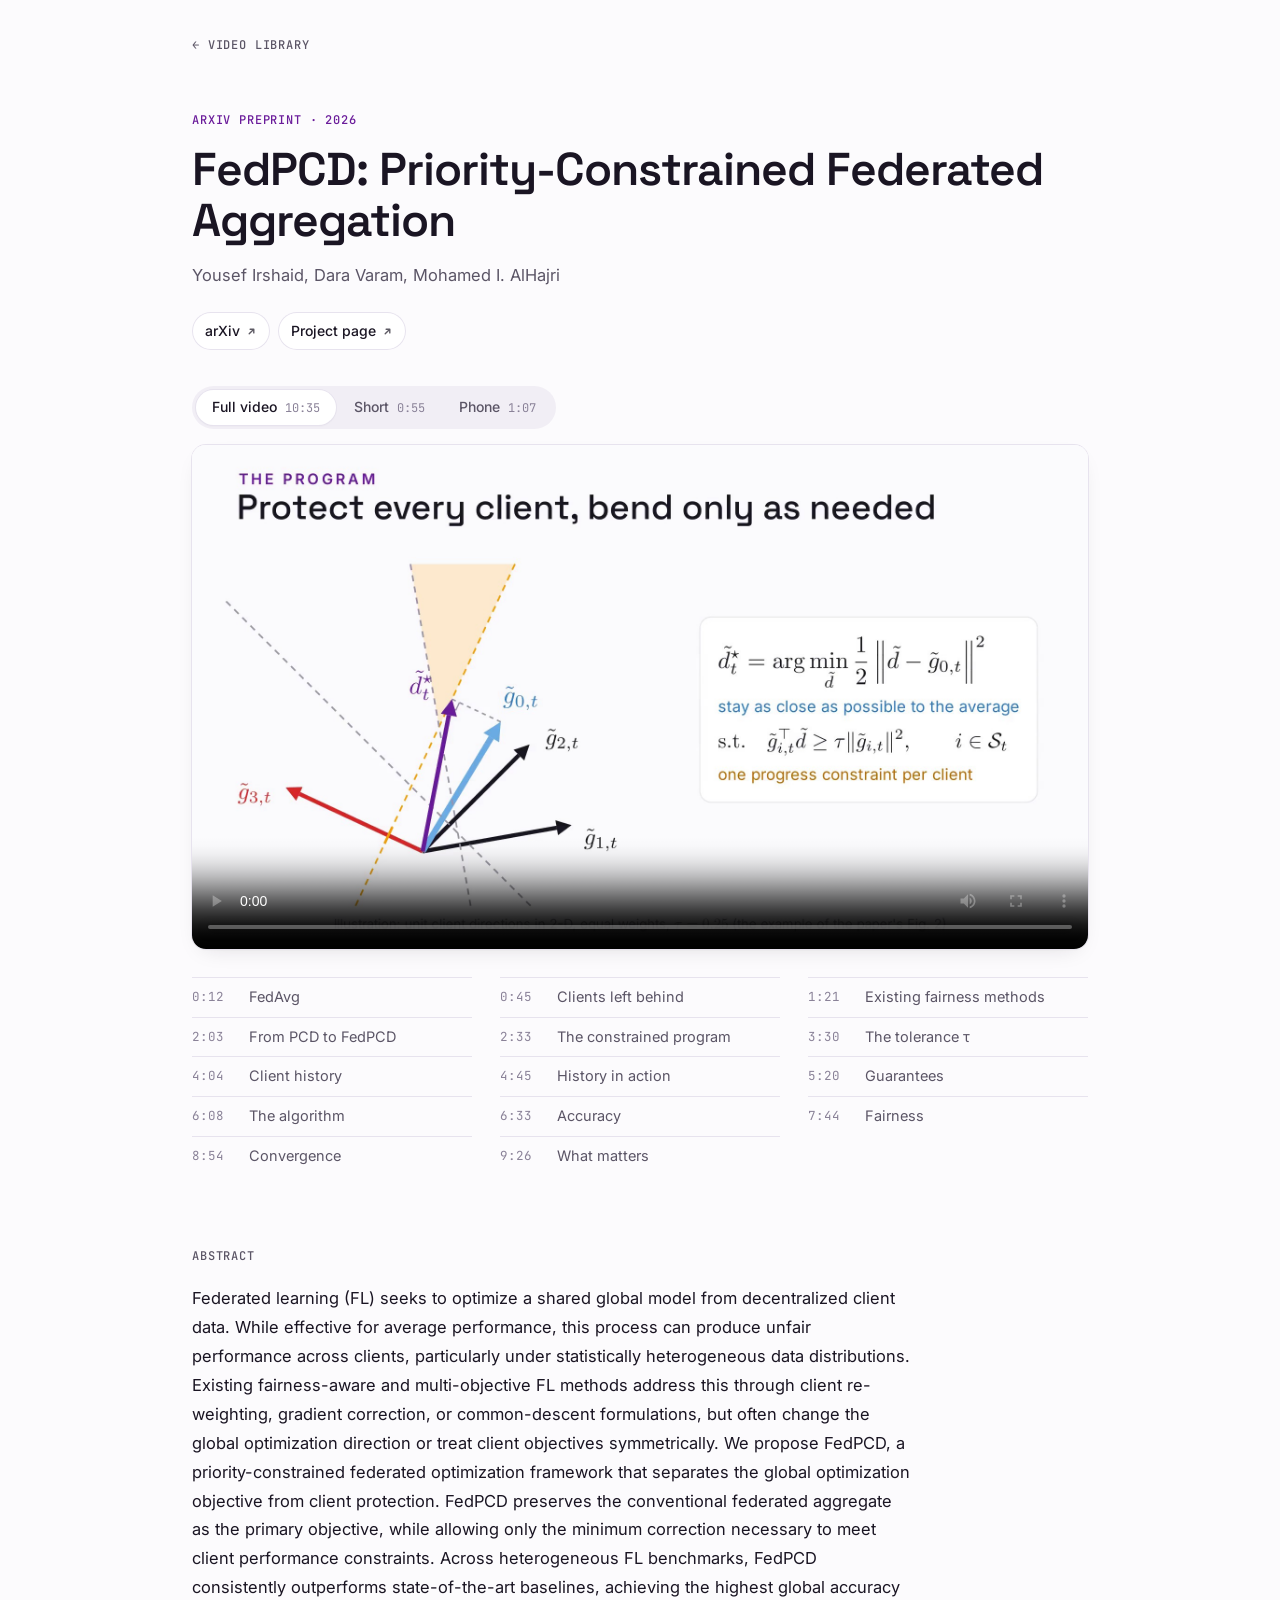
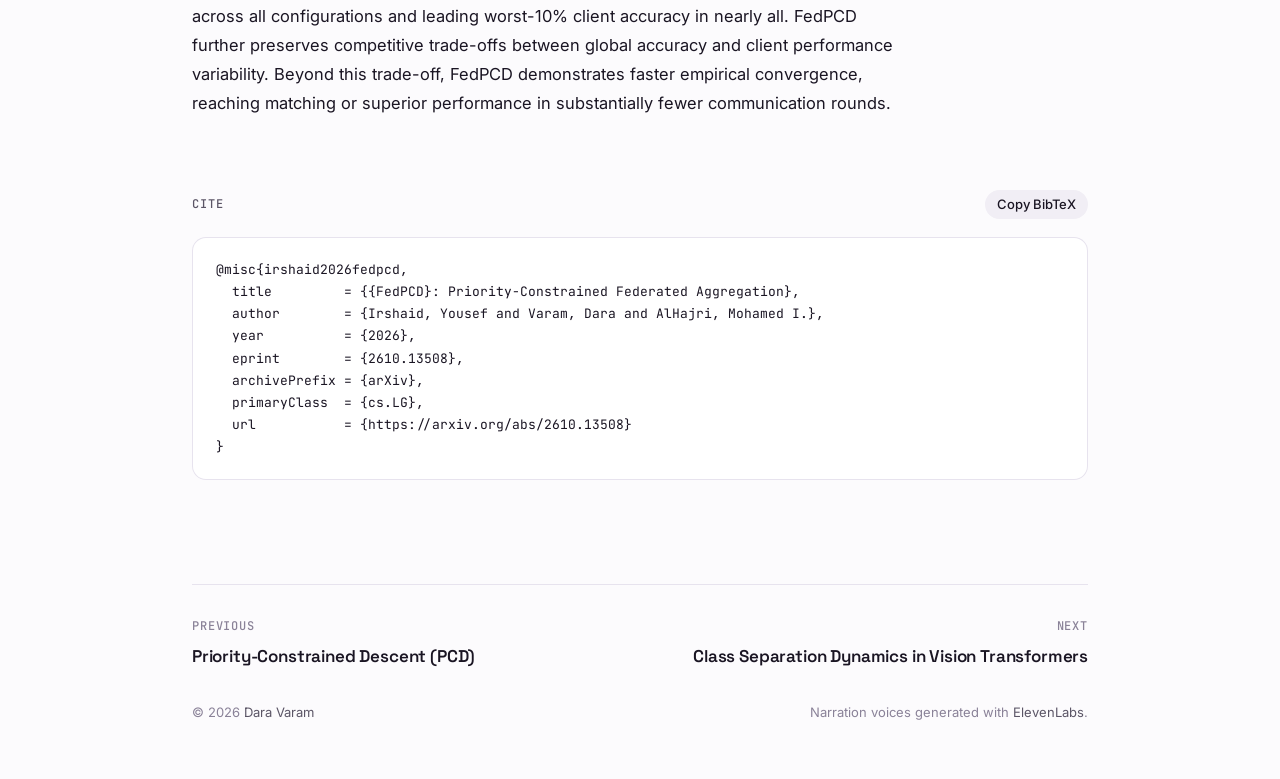
==== fedpcd/index.html @ 5857c69d "Video Library: four papers, three cuts each index.html and one page per paper, generated from papers" ====
<!DOCTYPE html>
<html lang="en">
<head>
<meta charset="utf-8" />
<meta name="viewport" content="width=device-width, initial-scale=1" />
<title>FedPCD · Video Library</title>
<meta name="description" content="Federated learning (FL) seeks to optimize a shared global model from decentralized client data. While effective for average performance, this process can…" />
<link rel="canonical" href="https://daravaram.github.io/video-library/fedpcd/" />
<meta property="og:type" content="website" />
<meta property="og:title" content="FedPCD · Video Library" />
<meta property="og:description" content="Federated learning (FL) seeks to optimize a shared global model from decentralized client data. While effective for average performance, this process can…" />
<meta property="og:url" content="https://daravaram.github.io/video-library/fedpcd/" />
<meta property="og:image" content="https://daravaram.github.io/video-library/videos/fedpcd/full.jpg" />
<meta name="twitter:card" content="summary_large_image" />
<meta name="theme-color" content="#FCFBFD" media="(prefers-color-scheme: light)" />
<meta name="theme-color" content="#131117" media="(prefers-color-scheme: dark)" />
<link rel="preconnect" href="https://fonts.googleapis.com" />
<link rel="preconnect" href="https://fonts.gstatic.com" crossorigin />
<link rel="stylesheet" href="https://fonts.googleapis.com/css2?family=Space+Grotesk:wght@500;600&family=Inter:wght@400;500;600&family=JetBrains+Mono:wght@400;500&display=swap" />
<link rel="icon" href="data:image/svg+xml,%3Csvg xmlns='http://www.w3.org/2000/svg' viewBox='0 0 32 32'%3E%3Crect width='32' height='32' rx='8' fill='%236A1B9A'/%3E%3Cpath d='M12.5 9.5v13l10-6.5z' fill='%23FCFBFD'/%3E%3C/svg%3E" />
<link rel="stylesheet" href="../assets/style.css?v=ab50d0f7" />
</head>
<body class="paper">
<div class="wrap narrow">
  <nav class="crumbs"><a href="../">&larr; Video Library</a></nav>
  <header class="paper-head">
    <p class="meta">arXiv preprint · 2026</p>
    <h1>FedPCD: Priority-Constrained Federated Aggregation</h1>
    <p class="authors">Yousef Irshaid, Dara Varam, Mohamed I. AlHajri</p>
    <ul class="links"><li><a href="https://arxiv.org/abs/2610.13508" target="_blank" rel="noopener">arXiv<svg class="ext" viewBox="0 0 12 12" aria-hidden="true"><path d="M3.5 8.5l5-5M4.5 3.5h4v4"/></svg></a></li><li><a href="https://daravaram.github.io/FedPCD/" target="_blank" rel="noopener">Project page<svg class="ext" viewBox="0 0 12 12" aria-hidden="true"><path d="M3.5 8.5l5-5M4.5 3.5h4v4"/></svg></a></li></ul>
  </header>
  <main>
  <section class="watch" aria-label="Videos">
    <div class="seg" role="group" aria-label="Which cut"><button type="button" data-cut="full" aria-pressed="true">Full video <span>10:35</span></button><button type="button" data-cut="short" aria-pressed="false">Short <span>0:55</span></button><button type="button" data-cut="phone" aria-pressed="false">Phone <span>1:07</span></button></div>
    <div class="stage">
      <div class="screen" data-cut="full">
        <video controls playsinline preload="metadata" crossorigin="anonymous" poster="../videos/fedpcd/full.jpg" aria-label="Full video, 10:35">
        <source src="https://daravaram.github.io/FedPCD/assets/fedpcd-video.mp4" type="video/mp4" />
        <track kind="captions" src="https://daravaram.github.io/FedPCD/assets/fedpcd-video.vtt" srclang="en" label="English" />
        </video>
      </div>
      <div class="screen" data-cut="short" hidden>
        <video controls playsinline preload="none" poster="../videos/fedpcd/short.jpg" aria-label="Short, 0:55">
        <source src="../videos/fedpcd/short.mp4" type="video/mp4" />
        <track kind="captions" src="../videos/fedpcd/short.vtt" srclang="en" label="English" />
        </video>
      </div>
      <div class="screen portrait" data-cut="phone" hidden>
        <video controls playsinline preload="none" poster="../videos/fedpcd/phone.jpg" aria-label="Phone, 1:07, captions burned in">
        <source src="../videos/fedpcd/phone.mp4" type="video/mp4" />
        </video>
      </div>
    </div>
    <ol class="chapters" aria-label="Chapters of the full video"><li><button type="button" data-t="12"><time>0:12</time>FedAvg</button></li><li><button type="button" data-t="45"><time>0:45</time>Clients left behind</button></li><li><button type="button" data-t="81"><time>1:21</time>Existing fairness methods</button></li><li><button type="button" data-t="123"><time>2:03</time>From PCD to FedPCD</button></li><li><button type="button" data-t="153"><time>2:33</time>The constrained program</button></li><li><button type="button" data-t="210"><time>3:30</time>The tolerance τ</button></li><li><button type="button" data-t="244"><time>4:04</time>Client history</button></li><li><button type="button" data-t="285"><time>4:45</time>History in action</button></li><li><button type="button" data-t="320"><time>5:20</time>Guarantees</button></li><li><button type="button" data-t="368"><time>6:08</time>The algorithm</button></li><li><button type="button" data-t="393"><time>6:33</time>Accuracy</button></li><li><button type="button" data-t="464"><time>7:44</time>Fairness</button></li><li><button type="button" data-t="534"><time>8:54</time>Convergence</button></li><li><button type="button" data-t="566"><time>9:26</time>What matters</button></li></ol>
  </section>
  <section class="block">
    <h2 class="label">Abstract</h2>
    <p class="abstract">Federated learning (FL) seeks to optimize a shared global model from decentralized client data. While effective for average performance, this process can produce unfair performance across clients, particularly under statistically heterogeneous data distributions. Existing fairness-aware and multi-objective FL methods address this through client re-weighting, gradient correction, or common-descent formulations, but often change the global optimization direction or treat client objectives symmetrically. We propose FedPCD, a priority-constrained federated optimization framework that separates the global optimization objective from client protection. FedPCD preserves the conventional federated aggregate as the primary objective, while allowing only the minimum correction necessary to meet client performance constraints. Across heterogeneous FL benchmarks, FedPCD consistently outperforms state-of-the-art baselines, achieving the highest global accuracy across all configurations and leading worst-10% client accuracy in nearly all. FedPCD further preserves competitive trade-offs between global accuracy and client performance variability. Beyond this trade-off, FedPCD demonstrates faster empirical convergence, reaching matching or superior performance in substantially fewer communication rounds.</p>
  </section>
  <section class="block">
    <div class="label-row"><h2 class="label">Cite</h2><button class="copy" type="button" data-target="bib">Copy BibTeX</button></div>
    <pre class="bib" id="bib">@misc{irshaid2026fedpcd,
  title         = {{FedPCD}: Priority-Constrained Federated Aggregation},
  author        = {Irshaid, Yousef and Varam, Dara and AlHajri, Mohamed I.},
  year          = {2026},
  eprint        = {2610.13508},
  archivePrefix = {arXiv},
  primaryClass  = {cs.LG},
  url           = {https://arxiv.org/abs/2610.13508}
}</pre>
  </section>
  </main>
  <nav class="pager" aria-label="More papers"><a class="prev" href="../pcd/"><small>Previous</small><span>Priority-Constrained Descent (PCD)</span></a><a class="next" href="../vit-class-separation/"><small>Next</small><span>Class Separation Dynamics in Vision Transformers</span></a></nav>
  <footer class="site">
    <span>&copy; 2026 <a href="https://daravaram.github.io/">Dara Varam</a></span>
    <span>Narration voices generated with <a href="https://elevenlabs.io" target="_blank" rel="noopener">ElevenLabs</a>.</span>
  </footer>
</div>
<script src="../assets/library.js?v=c8559719"></script>
</body>
</html>
---- assets/style.css ----
/* Video Library. The colours and fonts are the videos' own (elib's default theme). */

:root {
  --paper: #FCFBFD;
  --surface: #FFFFFF;
  --ink: #1A1523;
  --slate: #5B5566;
  --faint: #8A8298;
  --mist: #E7E3EE;
  --chip: #F1EEF5;
  --accent: #6A1B9A;
  --on-accent: #FCFBFD;
  --shadow: 0 1px 2px rgba(26, 21, 35, .06), 0 8px 24px -12px rgba(26, 21, 35, .18);
  --display: "Space Grotesk", ui-sans-serif, system-ui, sans-serif;
  --body: "Inter", ui-sans-serif, system-ui, sans-serif;
  --mono: "JetBrains Mono", ui-monospace, "SF Mono", Menlo, monospace;
  --radius: 14px;
  color-scheme: light;
}

@media (prefers-color-scheme: dark) {
  :root {
    --paper: #131117;
    --surface: #1B1820;
    --ink: #EEEBF2;
    --slate: #A9A2B5;
    --faint: #7E778A;
    --mist: #2C2833;
    --chip: #221F28;
    --accent: #C9A2E8;
    --on-accent: #131117;
    --shadow: 0 1px 2px rgba(0, 0, 0, .3), 0 8px 24px -12px rgba(0, 0, 0, .6);
    color-scheme: dark;
  }
}

*, *::before, *::after { box-sizing: border-box; }
html { -webkit-text-size-adjust: 100%; }
body {
  margin: 0;
  background: var(--paper);
  color: var(--ink);
  font: 400 16px/1.6 var(--body);
  -webkit-font-smoothing: antialiased;
  -moz-osx-font-smoothing: grayscale;
}
a { color: inherit; }
img, video { max-width: 100%; }
:focus-visible { outline: 2px solid var(--accent); outline-offset: 3px; border-radius: 6px; }
::selection { background: var(--accent); color: var(--on-accent); }

.wrap { max-width: 1120px; margin: 0 auto; padding: 0 32px; }
.wrap.narrow { max-width: 960px; }
@media (max-width: 640px) { .wrap { padding: 0 16px; } }

/* small mono labels: the owner, venues, section names */
.eyebrow, .meta, .label, .stats, .crumbs, .pager small {
  font-family: var(--mono);
  font-size: 12px;
  font-weight: 500;
  letter-spacing: .07em;
  text-transform: uppercase;
}

/* ---------------------------------------------------------------- index */

.masthead { padding: 104px 0 64px; }
.eyebrow { margin: 0 0 20px; color: var(--slate); }
.eyebrow a { text-decoration: none; }
.eyebrow a:hover { color: var(--accent); }
h1 {
  margin: 0;
  font: 600 clamp(44px, 7.5vw, 76px)/1 var(--display);
  letter-spacing: -.03em;
}
.intro { max-width: 54ch; margin: 24px 0 0; color: var(--slate); font-size: 18px; line-height: 1.6; }
.stats { margin: 32px 0 0; color: var(--faint); font-weight: 400; letter-spacing: .04em; }

.grid { display: grid; grid-template-columns: 1fr; gap: 64px 40px; padding: 8px 0 120px; }
@media (min-width: 780px) { .grid { grid-template-columns: 1fr 1fr; } }
@media (max-width: 640px) { .masthead { padding: 64px 0 40px; } .grid { gap: 48px; padding-bottom: 80px; } }

.card { display: flex; flex-direction: column; animation: rise .7s cubic-bezier(.2, .7, .2, 1) both; }
.card:nth-child(2) { animation-delay: .06s; }
.card:nth-child(3) { animation-delay: .12s; }
.card:nth-child(4) { animation-delay: .18s; }
.card:nth-child(n+5) { animation-delay: .24s; }
@keyframes rise { from { opacity: 0; transform: translateY(10px); } }

.thumb {
  position: relative;
  display: block;
  aspect-ratio: 16 / 9;
  overflow: hidden;
  border-radius: var(--radius);
  background: #FCFBFD;
  box-shadow: 0 0 0 1px var(--mist);
  transition: box-shadow .3s, transform .4s cubic-bezier(.2, .7, .2, 1);
}
.thumb img, .thumb video {
  position: absolute; inset: 0;
  width: 100%; height: 100%;
  object-fit: cover;
  display: block;
}
.thumb video { opacity: 0; transition: opacity .4s; }
.thumb.playing video { opacity: 1; }
.card:hover .thumb { box-shadow: 0 0 0 1px var(--mist), var(--shadow); transform: translateY(-2px); }
.runtime {
  position: absolute; right: 10px; bottom: 10px;
  padding: 5px 7px;
  border-radius: 6px;
  background: rgba(26, 21, 35, .78);
  color: #FCFBFD;
  font: 500 11.5px/1 var(--mono);
  transition: opacity .3s;
}
.thumb.playing .runtime { opacity: 0; }

.card .meta { margin: 20px 0 0; color: var(--accent); }
.card h2 { margin: 8px 0 0; font: 600 21px/1.3 var(--display); letter-spacing: -.012em; }
.card h2 a { text-decoration: none; }
.card h2 a:hover { color: var(--accent); }
.authors { margin: 8px 0 0; color: var(--slate); font-size: 14.5px; }

.cuts { display: flex; flex-wrap: wrap; gap: 8px; margin: auto 0 0; padding: 18px 0 0; list-style: none; }
.cuts a {
  display: inline-flex; align-items: baseline; gap: 7px;
  padding: 8px 13px;
  border-radius: 999px;
  background: var(--chip);
  font-size: 13.5px; font-weight: 500;
  text-decoration: none;
  transition: background .2s, color .2s;
}
.cuts a span { color: var(--slate); font: 400 12px/1 var(--mono); transition: color .2s; }
.cuts a:hover { background: var(--accent); color: var(--on-accent); }
.cuts a:hover span { color: inherit; }

/* ---------------------------------------------------------------- paper page */

.crumbs { padding: 36px 0 0; }
.crumbs a { color: var(--slate); text-decoration: none; }
.crumbs a:hover { color: var(--accent); }

.paper-head { padding: 56px 0 36px; animation: rise .6s cubic-bezier(.2, .7, .2, 1) both; }
.paper-head .meta { margin: 0; color: var(--accent); }
.paper-head h1 { margin-top: 14px; font-size: clamp(30px, 4.6vw, 46px); line-height: 1.1; letter-spacing: -.022em; }
.paper-head .authors { margin-top: 16px; font-size: 16.5px; }
@media (max-width: 640px) { .paper-head { padding: 36px 0 28px; } }

.links { display: flex; flex-wrap: wrap; gap: 8px; margin: 24px 0 0; padding: 0; list-style: none; }
.links a {
  display: inline-flex; align-items: center; gap: 6px;
  padding: 8px 13px;
  border-radius: 999px;
  background: var(--surface);
  box-shadow: inset 0 0 0 1px var(--mist);
  font-size: 14px; font-weight: 500;
  text-decoration: none;
  transition: background .2s, color .2s, box-shadow .2s;
}
.links a:hover { background: var(--accent); color: var(--on-accent); box-shadow: inset 0 0 0 1px var(--accent); }
.ext { width: 11px; height: 11px; fill: none; stroke: currentColor; stroke-width: 1.5; stroke-linecap: round; stroke-linejoin: round; opacity: .7; }

.watch { animation: rise .6s .08s cubic-bezier(.2, .7, .2, 1) both; }
.seg {
  display: inline-flex; gap: 2px;
  max-width: 100%;
  margin: 0 0 16px; padding: 4px;
  overflow-x: auto;
  border-radius: 999px;
  background: var(--chip);
  scrollbar-width: none;
}
.seg::-webkit-scrollbar { display: none; }
.seg button {
  display: inline-flex; align-items: baseline; gap: 8px;
  padding: 9px 16px;
  border: 0; border-radius: 999px;
  background: none;
  color: var(--slate);
  font: 500 14px/1.2 var(--body);
  white-space: nowrap;
  cursor: pointer;
  transition: background .2s, color .2s, box-shadow .2s;
}
.seg button span { color: var(--faint); font: 400 12px/1 var(--mono); }
.seg button:hover { color: var(--ink); }
.seg button[aria-pressed="true"] { background: var(--surface); color: var(--ink); box-shadow: 0 0 0 1px var(--mist), 0 1px 2px rgba(26, 21, 35, .06); }
@media (max-width: 640px) {
  .seg { display: flex; width: 100%; }
  .seg button { flex: 1; justify-content: center; gap: 6px; padding: 9px 6px; font-size: 13.5px; }
  .seg button span { font-size: 11px; }
}

.screen {
  aspect-ratio: 16 / 9;
  overflow: hidden;
  border-radius: var(--radius);
  background: #FCFBFD;
  box-shadow: 0 0 0 1px var(--mist), var(--shadow);
}
.screen[hidden] { display: none; }
.screen video { display: block; width: 100%; height: 100%; background: #FCFBFD; }
/* the phone cut sits upright in the same frame; on a phone it fills the width */
.screen.portrait { display: flex; justify-content: center; background: var(--chip); }
.screen.portrait[hidden] { display: none; }
.screen.portrait video { width: auto; aspect-ratio: 9 / 16; }
@media (max-width: 640px) {
  .screen.portrait { aspect-ratio: 9 / 16; }
  .screen.portrait video { width: 100%; }
}

.chapters {
  display: grid; grid-template-columns: repeat(auto-fill, minmax(230px, 1fr)); gap: 0 28px;
  margin: 28px 0 0; padding: 0;
  list-style: none;
}
.chapters[hidden] { display: none; }
.chapters button {
  display: flex; gap: 14px;
  width: 100%;
  padding: 9px 0;
  border: 0; border-top: 1px solid var(--mist);
  background: none;
  color: var(--slate);
  font: 400 14.5px/1.4 var(--body);
  text-align: left;
  cursor: pointer;
  transition: color .2s;
}
.chapters time { min-width: 3.4em; color: var(--faint); font: 400 12.5px/1.65 var(--mono); transition: color .2s; }
.chapters button:hover { color: var(--ink); }
.chapters button.on, .chapters button.on time { color: var(--accent); }

.block { margin-top: 72px; }
.label { margin: 0 0 18px; color: var(--slate); }
.label-row { display: flex; align-items: center; justify-content: space-between; gap: 16px; margin-bottom: 18px; }
.label-row .label { margin: 0; }
.abstract { max-width: 72ch; margin: 0; font-size: 16.5px; line-height: 1.75; }
.abstract a { color: var(--accent); text-underline-offset: 3px; word-break: break-all; }

.bib {
  margin: 0; padding: 22px 24px;
  overflow-x: auto;
  border-radius: var(--radius);
  background: var(--surface);
  box-shadow: inset 0 0 0 1px var(--mist);
  font: 400 13px/1.7 var(--mono);
  white-space: pre;
}
.copy {
  padding: 7px 12px;
  border: 0; border-radius: 999px;
  background: var(--chip);
  color: var(--ink);
  font: 500 13px/1.2 var(--body);
  cursor: pointer;
  transition: background .2s, color .2s;
}
.copy:hover, .copy.done { background: var(--accent); color: var(--on-accent); }

.pager { display: grid; grid-template-columns: 1fr 1fr; gap: 24px; margin: 104px 0 0; padding: 32px 0; border-top: 1px solid var(--mist); }
.pager:empty { display: none; }
.pager a { display: block; text-decoration: none; }
.pager .next { grid-column: 2; text-align: right; }
.pager small { display: block; margin-bottom: 8px; color: var(--faint); }
.pager span { font: 600 17px/1.3 var(--display); letter-spacing: -.01em; transition: color .2s; }
.pager a:hover span { color: var(--accent); }
@media (max-width: 640px) { .pager { margin-top: 72px; } .pager span { font-size: 15px; } }

/* ---------------------------------------------------------------- footer */

footer.site {
  display: flex; flex-wrap: wrap; justify-content: space-between; gap: 8px 24px;
  padding: 28px 0 56px;
  border-top: 1px solid var(--mist);
  color: var(--faint);
  font-size: 13px;
}
.paper footer.site { border-top: 0; padding-top: 0; }
footer.site a { color: var(--slate); text-decoration: none; }
footer.site a:hover { color: var(--accent); }

@media (prefers-reduced-motion: reduce) {
  *, *::before, *::after { animation: none !important; transition: none !important; }
}
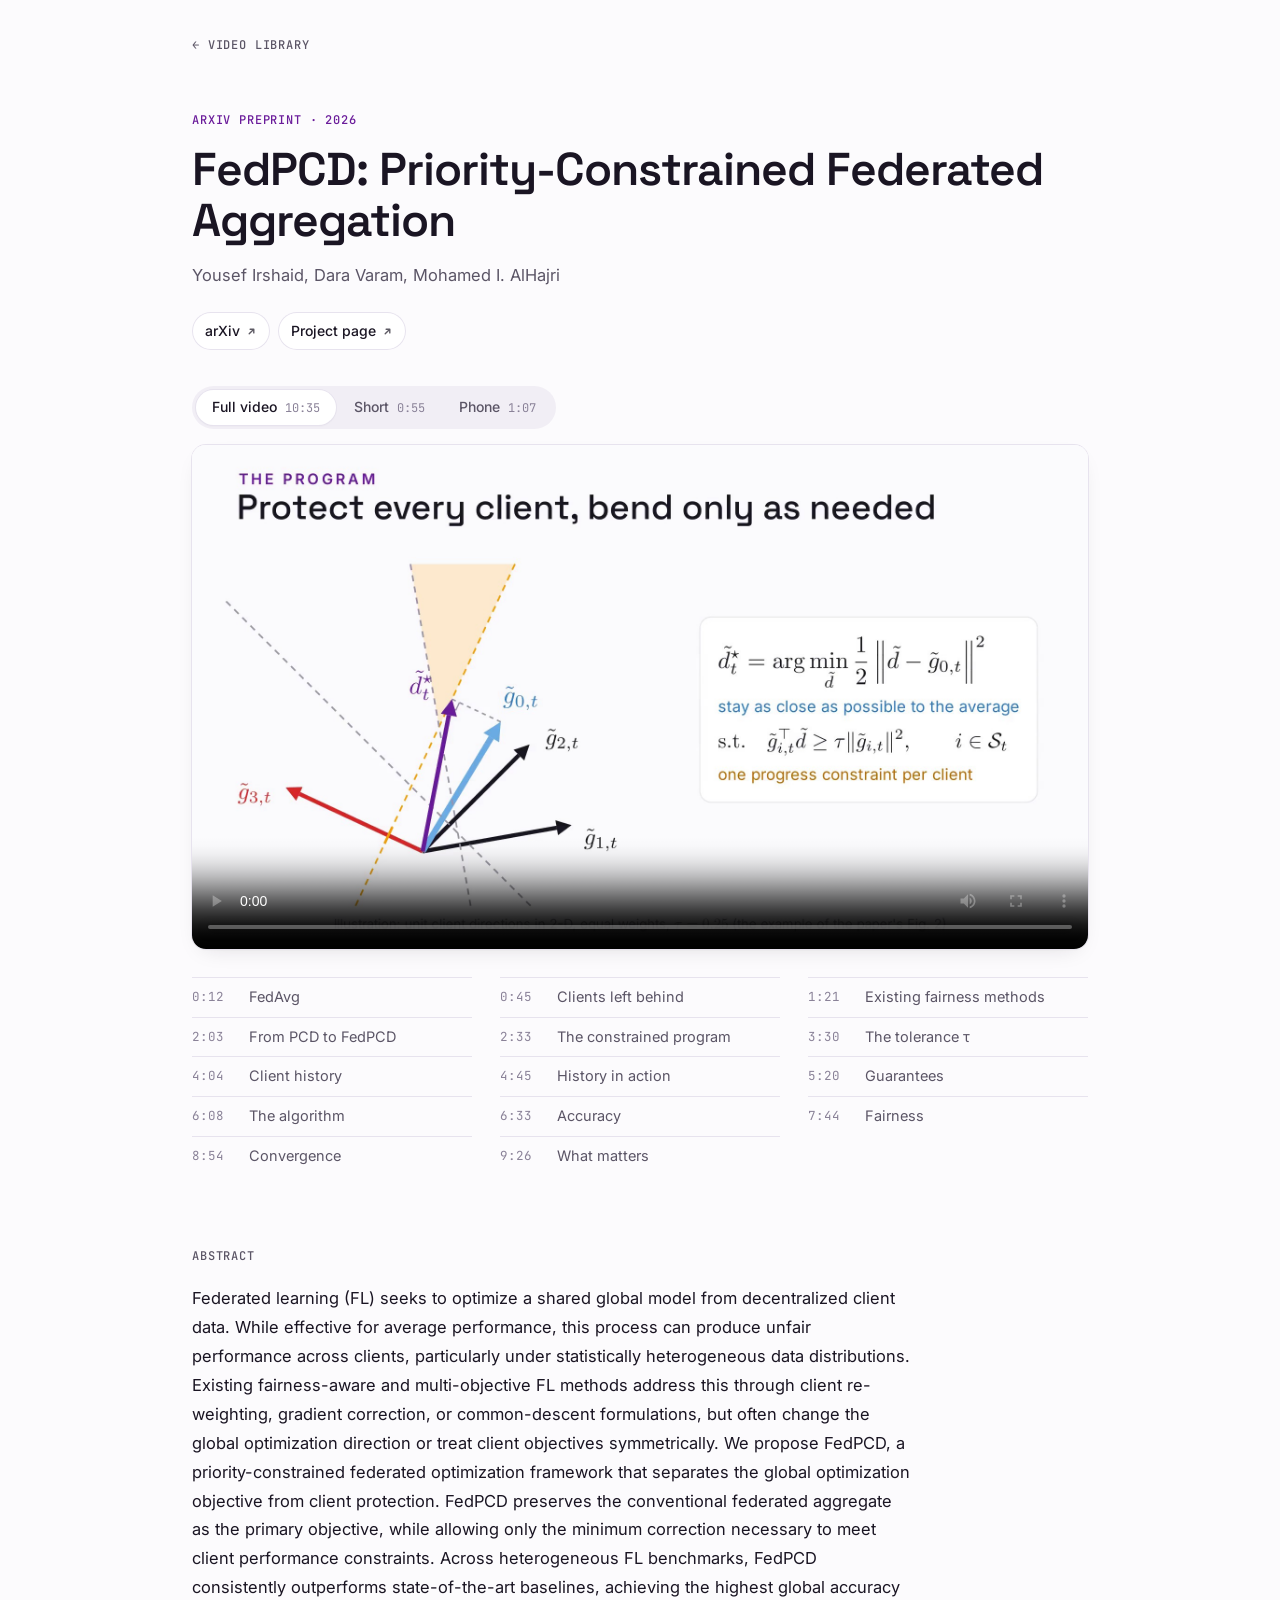
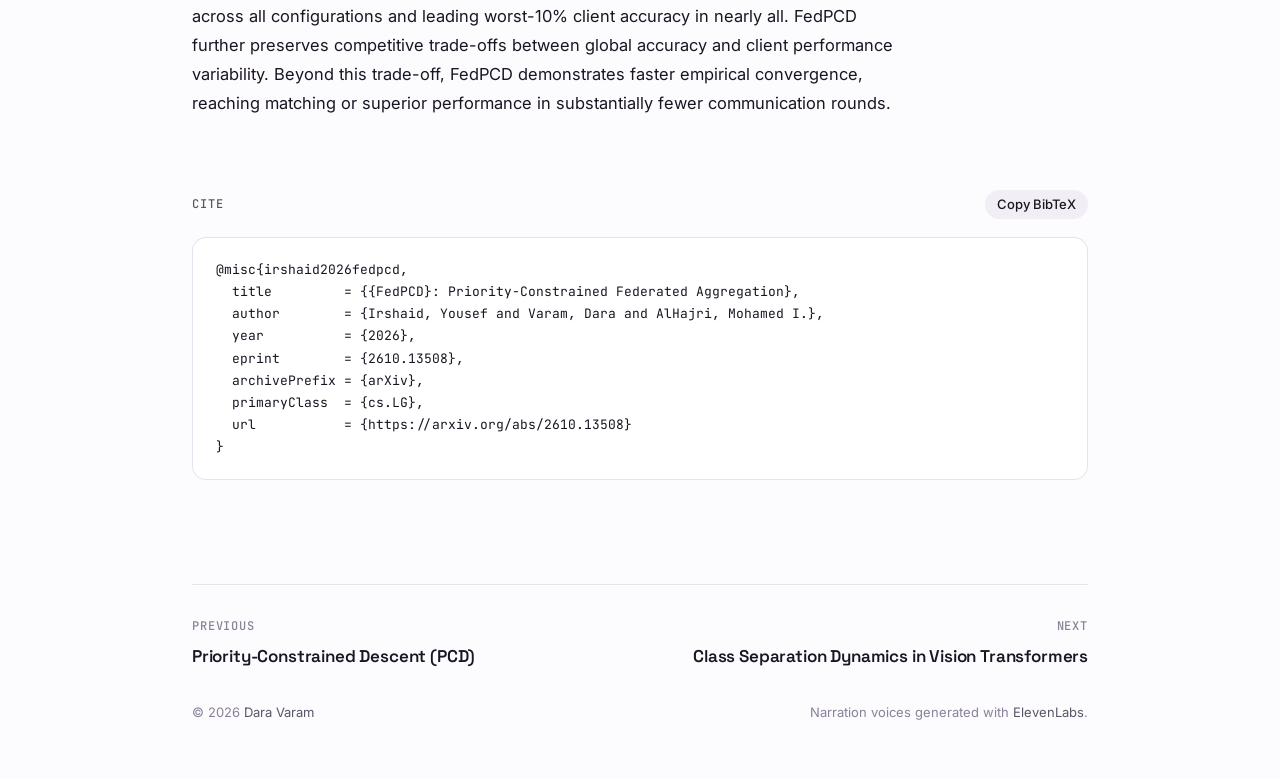
==== commit 25238665: "The hidden visitor-map counter on every page The same invisible one-pixel widget as the PCD and FedP" ====
--- a/fedpcd/index.html
+++ b/fedpcd/index.html
@@ -18,7 +18,7 @@
 <link rel="preconnect" href="https://fonts.gstatic.com" crossorigin />
 <link rel="stylesheet" href="https://fonts.googleapis.com/css2?family=Space+Grotesk:wght@500;600&family=Inter:wght@400;500;600&family=JetBrains+Mono:wght@400;500&display=swap" />
 <link rel="icon" href="data:image/svg+xml,%3Csvg xmlns='http://www.w3.org/2000/svg' viewBox='0 0 32 32'%3E%3Crect width='32' height='32' rx='8' fill='%236A1B9A'/%3E%3Cpath d='M12.5 9.5v13l10-6.5z' fill='%23FCFBFD'/%3E%3C/svg%3E" />
-<link rel="stylesheet" href="../assets/style.css?v=ab50d0f7" />
+<link rel="stylesheet" href="../assets/style.css?v=7bc4dfac" />
 </head>
 <body class="paper">
 <div class="wrap narrow">
@@ -76,6 +76,9 @@
     <span>Narration voices generated with <a href="https://elevenlabs.io" target="_blank" rel="noopener">ElevenLabs</a>.</span>
   </footer>
 </div>
+<div class="visitor-widget" aria-hidden="true">
+<script type="text/javascript" id="mapmyvisitors" src="https://visitormap.visitormap.workers.dev/map.js?d=vQcILETVswZfTonNsgaogfZ0&cl=171221&co=0e0b13&ct=a79bbd&w=a"></script>
+</div>
 <script src="../assets/library.js?v=c8559719"></script>
 </body>
 </html>
--- a/assets/style.css
+++ b/assets/style.css
@@ -283,6 +283,9 @@
 footer.site a { color: var(--slate); text-decoration: none; }
 footer.site a:hover { color: var(--accent); }
 
+/* the visitor map: rendered (so the visit is logged) but invisible */
+.visitor-widget { position: fixed; right: 0; bottom: 0; width: 1px; height: 1px; overflow: hidden; opacity: 0; pointer-events: none; z-index: -1; }
+
 @media (prefers-reduced-motion: reduce) {
   *, *::before, *::after { animation: none !important; transition: none !important; }
 }
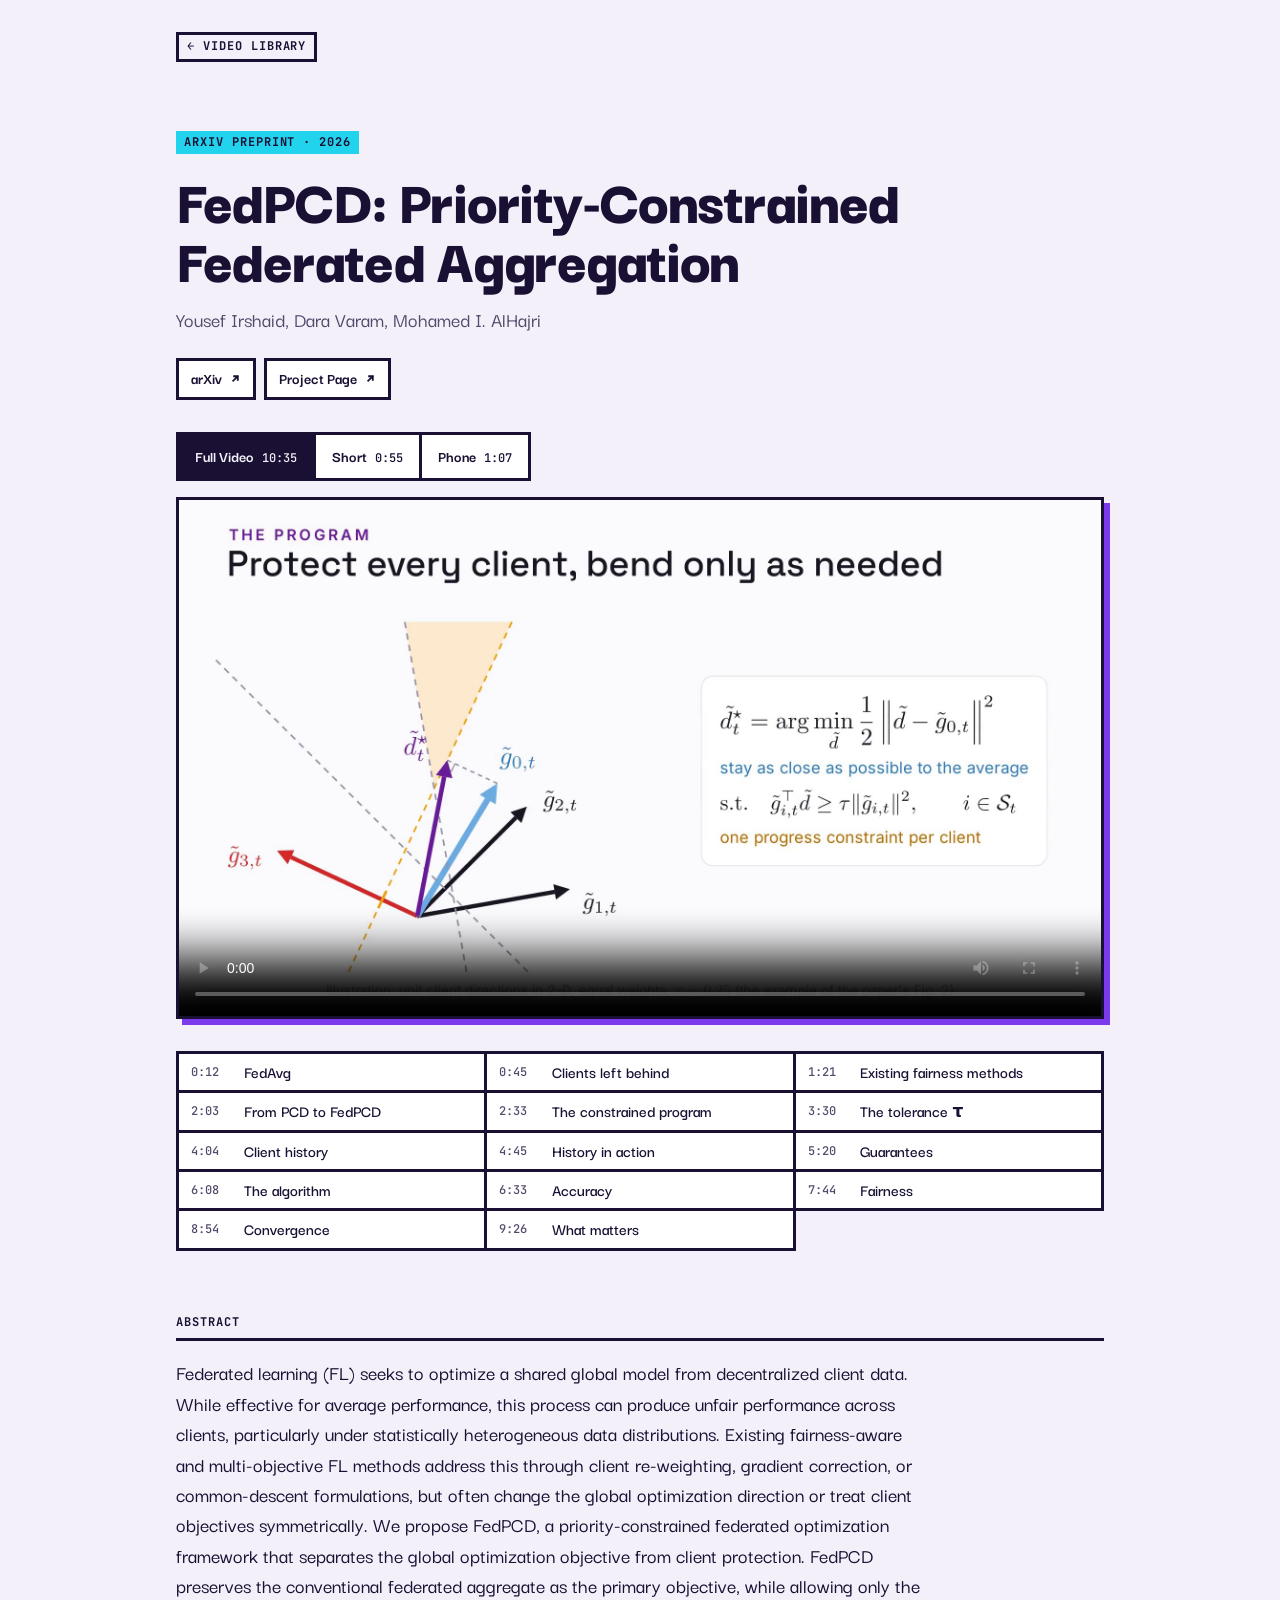
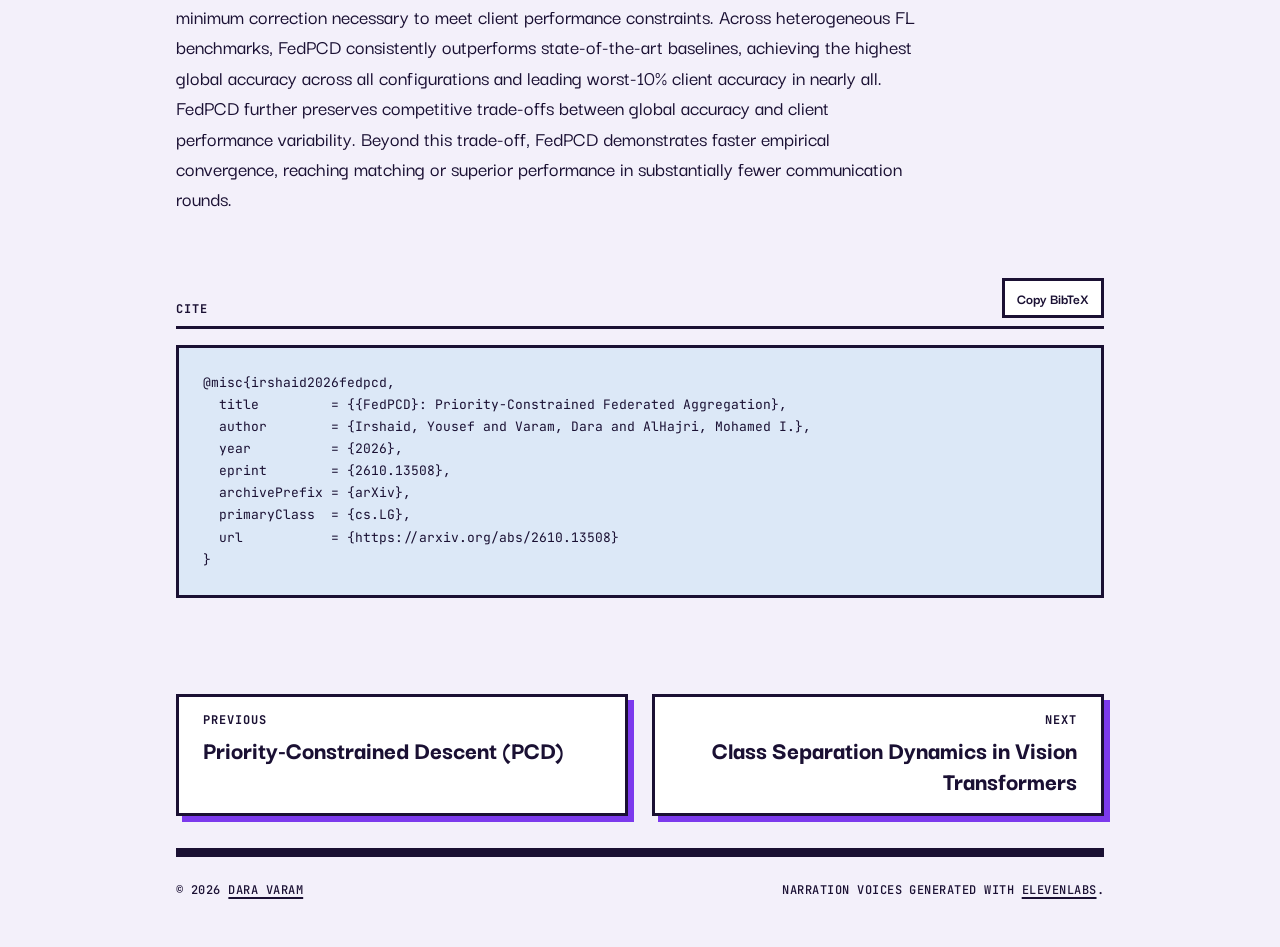
==== commit 77366d73: "Brutalist redesign in violet, cyan and light blue Darker Grotesque and JetBrains Mono, square corner" ====
--- a/fedpcd/index.html
+++ b/fedpcd/index.html
@@ -12,29 +12,30 @@
 <meta property="og:url" content="https://daravaram.github.io/video-library/fedpcd/" />
 <meta property="og:image" content="https://daravaram.github.io/video-library/videos/fedpcd/full.jpg" />
 <meta name="twitter:card" content="summary_large_image" />
-<meta name="theme-color" content="#FCFBFD" media="(prefers-color-scheme: light)" />
-<meta name="theme-color" content="#131117" media="(prefers-color-scheme: dark)" />
+<meta name="theme-color" content="#F3F0FA" media="(prefers-color-scheme: light)" />
+<meta name="theme-color" content="#140D24" media="(prefers-color-scheme: dark)" />
 <link rel="preconnect" href="https://fonts.googleapis.com" />
 <link rel="preconnect" href="https://fonts.gstatic.com" crossorigin />
-<link rel="stylesheet" href="https://fonts.googleapis.com/css2?family=Space+Grotesk:wght@500;600&family=Inter:wght@400;500;600&family=JetBrains+Mono:wght@400;500&display=swap" />
-<link rel="icon" href="data:image/svg+xml,%3Csvg xmlns='http://www.w3.org/2000/svg' viewBox='0 0 32 32'%3E%3Crect width='32' height='32' rx='8' fill='%236A1B9A'/%3E%3Cpath d='M12.5 9.5v13l10-6.5z' fill='%23FCFBFD'/%3E%3C/svg%3E" />
-<link rel="stylesheet" href="../assets/style.css?v=7bc4dfac" />
+<link rel="stylesheet" href="https://fonts.googleapis.com/css2?family=Darker+Grotesque:wght@400;500;600;700;800;900&family=JetBrains+Mono:wght@400;500;700&display=swap" />
+<link rel="icon" href="data:image/svg+xml,%3Csvg xmlns='http://www.w3.org/2000/svg' viewBox='0 0 32 32'%3E%3Crect width='32' height='32' fill='%231A1033'/%3E%3Crect x='3' y='3' width='26' height='26' fill='%237C3AED'/%3E%3Cpath d='M12 9v14l11-7z' fill='%2322D3EE'/%3E%3C/svg%3E" />
+<link rel="stylesheet" href="../assets/style.css?v=0896edd5" />
 </head>
 <body class="paper">
+<a class="skip" href="#main">Skip to Content</a>
 <div class="wrap narrow">
   <nav class="crumbs"><a href="../">&larr; Video Library</a></nav>
   <header class="paper-head">
     <p class="meta">arXiv preprint · 2026</p>
     <h1>FedPCD: Priority-Constrained Federated Aggregation</h1>
     <p class="authors">Yousef Irshaid, Dara Varam, Mohamed I. AlHajri</p>
-    <ul class="links"><li><a href="https://arxiv.org/abs/2610.13508" target="_blank" rel="noopener">arXiv<svg class="ext" viewBox="0 0 12 12" aria-hidden="true"><path d="M3.5 8.5l5-5M4.5 3.5h4v4"/></svg></a></li><li><a href="https://daravaram.github.io/FedPCD/" target="_blank" rel="noopener">Project page<svg class="ext" viewBox="0 0 12 12" aria-hidden="true"><path d="M3.5 8.5l5-5M4.5 3.5h4v4"/></svg></a></li></ul>
+    <ul class="links"><li><a href="https://arxiv.org/abs/2610.13508" target="_blank" rel="noopener">arXiv<svg class="ext" viewBox="0 0 12 12" aria-hidden="true"><path d="M3.5 8.5l5-5M4.5 3.5h4v4"/></svg></a></li><li><a href="https://daravaram.github.io/FedPCD/" target="_blank" rel="noopener">Project Page<svg class="ext" viewBox="0 0 12 12" aria-hidden="true"><path d="M3.5 8.5l5-5M4.5 3.5h4v4"/></svg></a></li></ul>
   </header>
-  <main>
+  <main id="main">
   <section class="watch" aria-label="Videos">
-    <div class="seg" role="group" aria-label="Which cut"><button type="button" data-cut="full" aria-pressed="true">Full video <span>10:35</span></button><button type="button" data-cut="short" aria-pressed="false">Short <span>0:55</span></button><button type="button" data-cut="phone" aria-pressed="false">Phone <span>1:07</span></button></div>
+    <div class="seg" role="group" aria-label="Which cut"><button type="button" data-cut="full" aria-pressed="true">Full Video <span>10:35</span></button><button type="button" data-cut="short" aria-pressed="false">Short <span>0:55</span></button><button type="button" data-cut="phone" aria-pressed="false">Phone <span>1:07</span></button></div>
     <div class="stage">
       <div class="screen" data-cut="full">
-        <video controls playsinline preload="metadata" crossorigin="anonymous" poster="../videos/fedpcd/full.jpg" aria-label="Full video, 10:35">
+        <video controls playsinline preload="metadata" crossorigin="anonymous" poster="../videos/fedpcd/full.jpg" aria-label="Full Video, 10:35">
         <source src="https://daravaram.github.io/FedPCD/assets/fedpcd-video.mp4" type="video/mp4" />
         <track kind="captions" src="https://daravaram.github.io/FedPCD/assets/fedpcd-video.vtt" srclang="en" label="English" />
         </video>
@@ -59,7 +60,7 @@
   </section>
   <section class="block">
     <div class="label-row"><h2 class="label">Cite</h2><button class="copy" type="button" data-target="bib">Copy BibTeX</button></div>
-    <pre class="bib" id="bib">@misc{irshaid2026fedpcd,
+    <pre class="bib" id="bib" translate="no">@misc{irshaid2026fedpcd,
   title         = {{FedPCD}: Priority-Constrained Federated Aggregation},
   author        = {Irshaid, Yousef and Varam, Dara and AlHajri, Mohamed I.},
   year          = {2026},
@@ -68,17 +69,18 @@
   primaryClass  = {cs.LG},
   url           = {https://arxiv.org/abs/2610.13508}
 }</pre>
+    <p class="visually-hidden" id="copy-status" role="status" aria-live="polite"></p>
   </section>
   </main>
   <nav class="pager" aria-label="More papers"><a class="prev" href="../pcd/"><small>Previous</small><span>Priority-Constrained Descent (PCD)</span></a><a class="next" href="../vit-class-separation/"><small>Next</small><span>Class Separation Dynamics in Vision Transformers</span></a></nav>
   <footer class="site">
     <span>&copy; 2026 <a href="https://daravaram.github.io/">Dara Varam</a></span>
-    <span>Narration voices generated with <a href="https://elevenlabs.io" target="_blank" rel="noopener">ElevenLabs</a>.</span>
+    <span>Narration voices generated with <a href="https://elevenlabs.io" target="_blank" rel="noopener" translate="no">ElevenLabs</a>.</span>
   </footer>
 </div>
 <div class="visitor-widget" aria-hidden="true">
 <script type="text/javascript" id="mapmyvisitors" src="https://visitormap.visitormap.workers.dev/map.js?d=vQcILETVswZfTonNsgaogfZ0&cl=171221&co=0e0b13&ct=a79bbd&w=a"></script>
 </div>
-<script src="../assets/library.js?v=c8559719"></script>
+<script src="../assets/library.js?v=1ab29950"></script>
 </body>
 </html>
--- a/assets/style.css
+++ b/assets/style.css
@@ -1,101 +1,165 @@
-/* Video Library. The colours and fonts are the videos' own (elib's default theme). */
+/* Video Library. Brutalism: raw surfaces, heavy rules, square corners, hard offset shadows.
+   Fonts: Darker Grotesque (display and body), JetBrains Mono (labels and timecodes).
+   Colour: violet, cyan and light blue. Violet fills carry white text (--on-primary); cyan and light-blue fills
+   carry dark ink (--on-fill) in both themes. Violet text is --primary-ink. */
 
 :root {
-  --paper: #FCFBFD;
+  /* colour */
+  --primary: #7C3AED;
+  --primary-ink: #6D28D9;
+  --on-primary: #FFFFFF;
+  --secondary: #22D3EE;
+  --tertiary: #BAE6FD;
+  --success: #16A34A;
+  --warning: #D97706;
+  --danger: #DC2626;
+  --paper: #F3F0FA;
   --surface: #FFFFFF;
-  --ink: #1A1523;
-  --slate: #5B5566;
-  --faint: #8A8298;
-  --mist: #E7E3EE;
-  --chip: #F1EEF5;
-  --accent: #6A1B9A;
-  --on-accent: #FCFBFD;
-  --shadow: 0 1px 2px rgba(26, 21, 35, .06), 0 8px 24px -12px rgba(26, 21, 35, .18);
-  --display: "Space Grotesk", ui-sans-serif, system-ui, sans-serif;
-  --body: "Inter", ui-sans-serif, system-ui, sans-serif;
+  --sunk: #DCE8F7;
+  --ink: #1A1033;
+  --slate: #544A6B;
+  --on-fill: #1A1033;
+  --shade: #7C3AED;            /* the hard offset shadow */
+  --frame: #FCFBFD;            /* behind the videos: their own background */
+
+  /* type */
+  --display: "Darker Grotesque", ui-sans-serif, system-ui, sans-serif;
+  --body: "Darker Grotesque", ui-sans-serif, system-ui, sans-serif;
   --mono: "JetBrains Mono", ui-monospace, "SF Mono", Menlo, monospace;
-  --radius: 14px;
+
+  /* space: 4/8/12/16/24/32, larger steps are multiples of 32 */
+  --s1: 4px;
+  --s2: 8px;
+  --s3: 12px;
+  --s4: 16px;
+  --s5: 24px;
+  --s6: 32px;
+
+  /* structure */
+  --rule: 3px;
+  --line: var(--rule) solid var(--ink);
+  --drop: 6px;
+  --shadow: var(--drop) var(--drop) 0 var(--shade);
+  --shadow-up: calc(var(--drop) + 4px) calc(var(--drop) + 4px) 0 var(--shade);
   color-scheme: light;
 }
 
 @media (prefers-color-scheme: dark) {
   :root {
-    --paper: #131117;
-    --surface: #1B1820;
-    --ink: #EEEBF2;
-    --slate: #A9A2B5;
-    --faint: #7E778A;
-    --mist: #2C2833;
-    --chip: #221F28;
-    --accent: #C9A2E8;
-    --on-accent: #131117;
-    --shadow: 0 1px 2px rgba(0, 0, 0, .3), 0 8px 24px -12px rgba(0, 0, 0, .6);
+    --primary-ink: #C4B5FD;
+    --paper: #140D24;
+    --surface: #1E1533;
+    --sunk: #0C0718;
+    --ink: #EDE9FE;
+    --slate: #B9AED6;
+    --shade: #22D3EE;
     color-scheme: dark;
   }
 }
 
 *, *::before, *::after { box-sizing: border-box; }
-html { -webkit-text-size-adjust: 100%; }
+html { -webkit-text-size-adjust: 100%; -webkit-tap-highlight-color: rgba(124, 58, 237, .25); touch-action: manipulation; }
 body {
   margin: 0;
   background: var(--paper);
   color: var(--ink);
-  font: 400 16px/1.6 var(--body);
-  -webkit-font-smoothing: antialiased;
-  -moz-osx-font-smoothing: grayscale;
+  font: 500 19px/1.45 var(--body);
 }
 a { color: inherit; }
 img, video { max-width: 100%; }
-:focus-visible { outline: 2px solid var(--accent); outline-offset: 3px; border-radius: 6px; }
-::selection { background: var(--accent); color: var(--on-accent); }
-
-.wrap { max-width: 1120px; margin: 0 auto; padding: 0 32px; }
-.wrap.narrow { max-width: 960px; }
-@media (max-width: 640px) { .wrap { padding: 0 16px; } }
+:focus-visible { outline: var(--rule) solid var(--ink); outline-offset: 3px; }
+::selection { background: var(--secondary); color: var(--on-fill); }
+h1, h2, .pager span { text-wrap: balance; overflow-wrap: break-word; }
+
+/* the skip link: off screen until a keyboard reaches it */
+.skip {
+  position: absolute; left: var(--s4); top: var(--s4); z-index: 10;
+  padding: var(--s2) var(--s3);
+  border: var(--line);
+  background: var(--secondary); color: var(--on-fill);
+  font: 700 16px/1.2 var(--body);
+  text-decoration: none;
+  transform: translateY(calc(-100% - var(--s6)));
+}
+.skip:focus-visible { transform: none; }
+.visually-hidden { position: absolute; width: 1px; height: 1px; margin: -1px; overflow: hidden; clip-path: inset(50%); white-space: nowrap; }
+
+.wrap { max-width: 1184px; margin: 0 auto; padding: 0 var(--s6); }
+.wrap.narrow { max-width: 992px; }
+@media (max-width: 640px) { .wrap { padding: 0 var(--s4); } }
 
 /* small mono labels: the owner, venues, section names */
 .eyebrow, .meta, .label, .stats, .crumbs, .pager small {
   font-family: var(--mono);
   font-size: 12px;
-  font-weight: 500;
-  letter-spacing: .07em;
+  font-weight: 700;
+  line-height: 1.3;
+  letter-spacing: .08em;
   text-transform: uppercase;
 }
 
+/* the shared button look: links, chips, toggles, copy */
+.cuts a, .links a, .seg button, .copy {
+  display: inline-flex; align-items: baseline; gap: var(--s2);
+  padding: var(--s2) var(--s3);
+  border: var(--line);
+  border-radius: 0;
+  background: var(--surface);
+  color: var(--ink);
+  font: 700 16px/1.2 var(--body);
+  text-decoration: none;
+  cursor: pointer;
+  transition: transform .08s;
+}
+.cuts a:hover, .links a:hover, .copy:hover {
+  background: var(--primary); color: var(--on-primary);
+  box-shadow: 3px 3px 0 var(--shade); transform: translate(-3px, -3px);
+}
+.cuts a:active, .links a:active, .seg button:active, .copy:active { box-shadow: none; transform: none; }
+
 /* ---------------------------------------------------------------- index */
 
-.masthead { padding: 104px 0 64px; }
-.eyebrow { margin: 0 0 20px; color: var(--slate); }
-.eyebrow a { text-decoration: none; }
-.eyebrow a:hover { color: var(--accent); }
+.masthead { padding: calc(var(--s6) * 3) 0 var(--s6); border-bottom: calc(var(--rule) * 3) solid var(--ink); }
+.eyebrow { margin: 0 0 var(--s5); color: var(--ink); }
+.eyebrow a {
+  display: inline-block; padding: var(--s1) var(--s2);
+  background: var(--ink); color: var(--paper);
+  text-decoration: none;
+}
+.eyebrow a:hover { background: var(--primary); color: var(--on-primary); }
 h1 {
   margin: 0;
-  font: 600 clamp(44px, 7.5vw, 76px)/1 var(--display);
+  font: 900 clamp(64px, 14vw, 176px)/.78 var(--display);
   letter-spacing: -.03em;
-}
-.intro { max-width: 54ch; margin: 24px 0 0; color: var(--slate); font-size: 18px; line-height: 1.6; }
-.stats { margin: 32px 0 0; color: var(--faint); font-weight: 400; letter-spacing: .04em; }
-
-.grid { display: grid; grid-template-columns: 1fr; gap: 64px 40px; padding: 8px 0 120px; }
+  text-transform: uppercase;
+}
+.intro { max-width: 46ch; margin: var(--s6) 0 0; font-size: clamp(22px, 2.6vw, 28px); font-weight: 600; line-height: 1.2; }
+.stats { display: inline-block; margin: var(--s6) 0 0; padding: var(--s2) var(--s3); background: var(--secondary); color: var(--on-fill); }
+
+.grid { display: grid; grid-template-columns: 1fr; gap: calc(var(--s6) * 2) var(--s6); padding: calc(var(--s6) * 2) 0 calc(var(--s6) * 3); }
 @media (min-width: 780px) { .grid { grid-template-columns: 1fr 1fr; } }
-@media (max-width: 640px) { .masthead { padding: 64px 0 40px; } .grid { gap: 48px; padding-bottom: 80px; } }
-
-.card { display: flex; flex-direction: column; animation: rise .7s cubic-bezier(.2, .7, .2, 1) both; }
-.card:nth-child(2) { animation-delay: .06s; }
-.card:nth-child(3) { animation-delay: .12s; }
-.card:nth-child(4) { animation-delay: .18s; }
-.card:nth-child(n+5) { animation-delay: .24s; }
-@keyframes rise { from { opacity: 0; transform: translateY(10px); } }
+@media (max-width: 640px) {
+  .masthead { padding: calc(var(--s6) * 2) 0 var(--s5); }
+  .grid { gap: calc(var(--s6) + var(--s4)); padding: var(--s6) 0 calc(var(--s6) * 2); }
+}
+
+.card {
+  display: flex; flex-direction: column;
+  border: var(--line);
+  background: var(--surface);
+  box-shadow: var(--shadow);
+  transition: transform .08s;
+}
+.card:hover { transform: translate(-4px, -4px); box-shadow: var(--shadow-up); }
+.card > :not(.thumb) { margin-left: var(--s5); margin-right: var(--s5); }
 
 .thumb {
   position: relative;
   display: block;
   aspect-ratio: 16 / 9;
   overflow: hidden;
-  border-radius: var(--radius);
-  background: #FCFBFD;
-  box-shadow: 0 0 0 1px var(--mist);
-  transition: box-shadow .3s, transform .4s cubic-bezier(.2, .7, .2, 1);
+  border-bottom: var(--line);
+  background: var(--frame);
 }
 .thumb img, .thumb video {
   position: absolute; inset: 0;
@@ -103,108 +167,80 @@
   object-fit: cover;
   display: block;
 }
-.thumb video { opacity: 0; transition: opacity .4s; }
+.thumb video { opacity: 0; transition: opacity .2s; }
 .thumb.playing video { opacity: 1; }
-.card:hover .thumb { box-shadow: 0 0 0 1px var(--mist), var(--shadow); transform: translateY(-2px); }
 .runtime {
-  position: absolute; right: 10px; bottom: 10px;
-  padding: 5px 7px;
-  border-radius: 6px;
-  background: rgba(26, 21, 35, .78);
-  color: #FCFBFD;
-  font: 500 11.5px/1 var(--mono);
-  transition: opacity .3s;
+  position: absolute; left: 0; bottom: 0;
+  padding: var(--s1) var(--s2);
+  background: #1A1033;
+  color: #FFFFFF;
+  font: 700 12px/1.3 var(--mono);
+  transition: opacity .2s;
 }
 .thumb.playing .runtime { opacity: 0; }
 
-.card .meta { margin: 20px 0 0; color: var(--accent); }
-.card h2 { margin: 8px 0 0; font: 600 21px/1.3 var(--display); letter-spacing: -.012em; }
+.card .meta { align-self: flex-start; margin-top: var(--s5); padding: var(--s1) var(--s2); background: var(--secondary); color: var(--on-fill); }
+.card h2 { margin-top: var(--s3); margin-bottom: 0; font: 800 28px/1 var(--display); letter-spacing: -.01em; }
 .card h2 a { text-decoration: none; }
-.card h2 a:hover { color: var(--accent); }
-.authors { margin: 8px 0 0; color: var(--slate); font-size: 14.5px; }
-
-.cuts { display: flex; flex-wrap: wrap; gap: 8px; margin: auto 0 0; padding: 18px 0 0; list-style: none; }
-.cuts a {
-  display: inline-flex; align-items: baseline; gap: 7px;
-  padding: 8px 13px;
-  border-radius: 999px;
-  background: var(--chip);
-  font-size: 13.5px; font-weight: 500;
-  text-decoration: none;
-  transition: background .2s, color .2s;
-}
-.cuts a span { color: var(--slate); font: 400 12px/1 var(--mono); transition: color .2s; }
-.cuts a:hover { background: var(--accent); color: var(--on-accent); }
-.cuts a:hover span { color: inherit; }
+.card h2 a:hover { text-decoration: underline; text-decoration-thickness: var(--rule); text-underline-offset: 4px; }
+.authors { margin: var(--s3) 0 0; color: var(--slate); font-size: 18px; }
+
+.cuts { display: flex; flex-wrap: wrap; gap: var(--s2); margin-top: auto; padding: var(--s5) 0; list-style: none; }
+.cuts a span { font: 500 12px/1 var(--mono); }
 
 /* ---------------------------------------------------------------- paper page */
 
-.crumbs { padding: 36px 0 0; }
-.crumbs a { color: var(--slate); text-decoration: none; }
-.crumbs a:hover { color: var(--accent); }
-
-.paper-head { padding: 56px 0 36px; animation: rise .6s cubic-bezier(.2, .7, .2, 1) both; }
-.paper-head .meta { margin: 0; color: var(--accent); }
-.paper-head h1 { margin-top: 14px; font-size: clamp(30px, 4.6vw, 46px); line-height: 1.1; letter-spacing: -.022em; }
-.paper-head .authors { margin-top: 16px; font-size: 16.5px; }
-@media (max-width: 640px) { .paper-head { padding: 36px 0 28px; } }
-
-.links { display: flex; flex-wrap: wrap; gap: 8px; margin: 24px 0 0; padding: 0; list-style: none; }
-.links a {
-  display: inline-flex; align-items: center; gap: 6px;
-  padding: 8px 13px;
-  border-radius: 999px;
-  background: var(--surface);
-  box-shadow: inset 0 0 0 1px var(--mist);
-  font-size: 14px; font-weight: 500;
-  text-decoration: none;
-  transition: background .2s, color .2s, box-shadow .2s;
-}
-.links a:hover { background: var(--accent); color: var(--on-accent); box-shadow: inset 0 0 0 1px var(--accent); }
-.ext { width: 11px; height: 11px; fill: none; stroke: currentColor; stroke-width: 1.5; stroke-linecap: round; stroke-linejoin: round; opacity: .7; }
-
-.watch { animation: rise .6s .08s cubic-bezier(.2, .7, .2, 1) both; }
+.crumbs { padding: var(--s6) 0 0; }
+.crumbs a {
+  display: inline-block; padding: var(--s1) var(--s2);
+  border: var(--line);
+  text-decoration: none;
+}
+.crumbs a:hover { background: var(--ink); color: var(--paper); }
+
+.paper-head { padding: calc(var(--s6) * 2) 0 var(--s6); }
+.paper-head .meta { display: inline-block; margin: 0; padding: var(--s1) var(--s2); background: var(--secondary); color: var(--on-fill); }
+.paper-head h1 { margin-top: var(--s4); font-size: clamp(38px, 6vw, 64px); line-height: .92; letter-spacing: -.02em; text-transform: none; }
+.paper-head .authors { margin-top: var(--s4); font-size: 21px; }
+@media (max-width: 640px) { .paper-head { padding: var(--s6) 0 var(--s5); } }
+
+.links { display: flex; flex-wrap: wrap; gap: var(--s2); margin: var(--s5) 0 0; padding: 0; list-style: none; }
+.links a { align-items: center; }
+.ext { width: 11px; height: 11px; fill: none; stroke: currentColor; stroke-width: 2; stroke-linecap: square; }
+
 .seg {
-  display: inline-flex; gap: 2px;
+  display: inline-flex; gap: 0;
   max-width: 100%;
-  margin: 0 0 16px; padding: 4px;
+  margin: 0 0 var(--s4);
   overflow-x: auto;
-  border-radius: 999px;
-  background: var(--chip);
   scrollbar-width: none;
 }
 .seg::-webkit-scrollbar { display: none; }
-.seg button {
-  display: inline-flex; align-items: baseline; gap: 8px;
-  padding: 9px 16px;
-  border: 0; border-radius: 999px;
-  background: none;
-  color: var(--slate);
-  font: 500 14px/1.2 var(--body);
-  white-space: nowrap;
-  cursor: pointer;
-  transition: background .2s, color .2s, box-shadow .2s;
-}
-.seg button span { color: var(--faint); font: 400 12px/1 var(--mono); }
-.seg button:hover { color: var(--ink); }
-.seg button[aria-pressed="true"] { background: var(--surface); color: var(--ink); box-shadow: 0 0 0 1px var(--mist), 0 1px 2px rgba(26, 21, 35, .06); }
+.seg button { padding: var(--s3) var(--s4); white-space: nowrap; }
+.seg button + button { border-left: 0; }
+.seg button span { font: 500 12px/1 var(--mono); }
+.seg button:hover { background: var(--tertiary); color: var(--on-fill); }
+.seg button:focus-visible { outline-offset: -6px; }     /* .seg scrolls, so a ring outside would be clipped */
+.seg button[aria-pressed="true"]:focus-visible { outline-color: var(--paper); }
+.seg button[aria-pressed="true"] { background: var(--ink); color: var(--paper); }
 @media (max-width: 640px) {
   .seg { display: flex; width: 100%; }
-  .seg button { flex: 1; justify-content: center; gap: 6px; padding: 9px 6px; font-size: 13.5px; }
+  .seg button { flex: 1; justify-content: center; gap: var(--s1); padding: var(--s3) var(--s1); font-size: 15px; }
   .seg button span { font-size: 11px; }
 }
 
 .screen {
   aspect-ratio: 16 / 9;
   overflow: hidden;
-  border-radius: var(--radius);
-  background: #FCFBFD;
-  box-shadow: 0 0 0 1px var(--mist), var(--shadow);
+  border: var(--line);
+  background: var(--frame);
+  box-shadow: var(--shadow);
 }
 .screen[hidden] { display: none; }
-.screen video { display: block; width: 100%; height: 100%; background: #FCFBFD; }
+.screen video { display: block; width: 100%; height: 100%; background: var(--frame); }
+.screen video:focus-visible { outline-offset: -6px; }
 /* the phone cut sits upright in the same frame; on a phone it fills the width */
-.screen.portrait { display: flex; justify-content: center; background: var(--chip); }
+.screen.portrait { display: flex; justify-content: center; background: var(--sunk); }
 .screen.portrait[hidden] { display: none; }
 .screen.portrait video { width: auto; aspect-ratio: 9 / 16; }
 @media (max-width: 640px) {
@@ -213,79 +249,87 @@
 }
 
 .chapters {
-  display: grid; grid-template-columns: repeat(auto-fill, minmax(230px, 1fr)); gap: 0 28px;
-  margin: 28px 0 0; padding: 0;
+  display: grid; grid-template-columns: repeat(auto-fill, minmax(240px, 1fr)); gap: 0;
+  margin: var(--s6) 0 0; padding: 0;
+  border-top: var(--line); border-left: var(--line);
   list-style: none;
 }
 .chapters[hidden] { display: none; }
+.chapters li { border-right: var(--line); border-bottom: var(--line); }
 .chapters button {
-  display: flex; gap: 14px;
-  width: 100%;
-  padding: 9px 0;
-  border: 0; border-top: 1px solid var(--mist);
-  background: none;
-  color: var(--slate);
-  font: 400 14.5px/1.4 var(--body);
+  display: flex; gap: var(--s3);
+  width: 100%; height: 100%;
+  padding: var(--s2) var(--s3);
+  border: 0;
+  background: var(--surface);
+  color: var(--ink);
+  font: 600 17px/1.2 var(--body);
   text-align: left;
   cursor: pointer;
-  transition: color .2s;
-}
-.chapters time { min-width: 3.4em; color: var(--faint); font: 400 12.5px/1.65 var(--mono); transition: color .2s; }
-.chapters button:hover { color: var(--ink); }
-.chapters button.on, .chapters button.on time { color: var(--accent); }
-
-.block { margin-top: 72px; }
-.label { margin: 0 0 18px; color: var(--slate); }
-.label-row { display: flex; align-items: center; justify-content: space-between; gap: 16px; margin-bottom: 18px; }
-.label-row .label { margin: 0; }
-.abstract { max-width: 72ch; margin: 0; font-size: 16.5px; line-height: 1.75; }
-.abstract a { color: var(--accent); text-underline-offset: 3px; word-break: break-all; }
+}
+.chapters time { min-width: 3.4em; padding-top: 2px; color: var(--slate); font: 500 12px/1.4 var(--mono); }
+.chapters button:hover { background: var(--tertiary); color: var(--on-fill); }
+.chapters button:hover time { color: var(--on-fill); }
+.chapters button.on, .chapters button.on time { background: var(--primary); color: var(--on-primary); }
+.chapters button:focus-visible { outline-offset: -6px; }
+
+.block { margin-top: calc(var(--s6) * 2); }
+.label {
+  margin: 0 0 var(--s4); padding-bottom: var(--s2);
+  border-bottom: var(--line);
+  color: var(--ink);
+}
+.label-row { display: flex; align-items: flex-end; justify-content: space-between; gap: var(--s4); margin-bottom: var(--s4); border-bottom: var(--line); }
+.label-row .label { margin: 0; border-bottom: 0; }
+.label-row .copy { margin-bottom: var(--s2); }
+.abstract { max-width: 68ch; margin: 0; font-size: 21px; line-height: 1.45; }
+.abstract a { color: var(--primary-ink); text-decoration-thickness: 2px; text-underline-offset: 3px; word-break: break-all; }
 
 .bib {
-  margin: 0; padding: 22px 24px;
+  margin: 0; padding: var(--s5);
   overflow-x: auto;
-  border-radius: var(--radius);
-  background: var(--surface);
-  box-shadow: inset 0 0 0 1px var(--mist);
+  border: var(--line);
+  background: var(--sunk);
   font: 400 13px/1.7 var(--mono);
   white-space: pre;
 }
-.copy {
-  padding: 7px 12px;
-  border: 0; border-radius: 999px;
-  background: var(--chip);
-  color: var(--ink);
-  font: 500 13px/1.2 var(--body);
-  cursor: pointer;
-  transition: background .2s, color .2s;
-}
-.copy:hover, .copy.done { background: var(--accent); color: var(--on-accent); }
-
-.pager { display: grid; grid-template-columns: 1fr 1fr; gap: 24px; margin: 104px 0 0; padding: 32px 0; border-top: 1px solid var(--mist); }
+.copy { font-size: 15px; }
+.copy.done { background: var(--success); color: var(--on-fill); }
+
+.pager { display: grid; grid-template-columns: 1fr 1fr; gap: var(--s5); margin: calc(var(--s6) * 3) 0 var(--s6); }
 .pager:empty { display: none; }
-.pager a { display: block; text-decoration: none; }
+.pager a {
+  display: block; padding: var(--s4) var(--s5);
+  border: var(--line);
+  background: var(--surface);
+  box-shadow: var(--shadow);
+  text-decoration: none;
+  transition: transform .08s;
+}
+.pager a:hover { background: var(--primary); color: var(--on-primary); transform: translate(-4px, -4px); box-shadow: var(--shadow-up); }
+.pager a:active { transform: none; box-shadow: none; }
 .pager .next { grid-column: 2; text-align: right; }
-.pager small { display: block; margin-bottom: 8px; color: var(--faint); }
-.pager span { font: 600 17px/1.3 var(--display); letter-spacing: -.01em; transition: color .2s; }
-.pager a:hover span { color: var(--accent); }
-@media (max-width: 640px) { .pager { margin-top: 72px; } .pager span { font-size: 15px; } }
+.pager small { display: block; margin-bottom: var(--s2); }
+.pager span { font: 800 26px/1 var(--display); }
+@media (max-width: 640px) { .pager { margin-top: calc(var(--s6) * 2); gap: var(--s4); } .pager span { font-size: 20px; } }
 
 /* ---------------------------------------------------------------- footer */
 
 footer.site {
-  display: flex; flex-wrap: wrap; justify-content: space-between; gap: 8px 24px;
-  padding: 28px 0 56px;
-  border-top: 1px solid var(--mist);
-  color: var(--faint);
-  font-size: 13px;
-}
-.paper footer.site { border-top: 0; padding-top: 0; }
-footer.site a { color: var(--slate); text-decoration: none; }
-footer.site a:hover { color: var(--accent); }
+  display: flex; flex-wrap: wrap; justify-content: space-between; gap: var(--s2) var(--s5);
+  padding: var(--s5) 0 calc(var(--s6) + var(--s4));
+  border-top: calc(var(--rule) * 3) solid var(--ink);
+  font: 500 12px/1.5 var(--mono);
+  text-transform: uppercase;
+  letter-spacing: .04em;
+}
+footer.site a { text-decoration-thickness: 2px; text-underline-offset: 3px; }
+footer.site a:hover { background: var(--ink); color: var(--paper); text-decoration: none; }
 
 /* the visitor map: rendered (so the visit is logged) but invisible */
 .visitor-widget { position: fixed; right: 0; bottom: 0; width: 1px; height: 1px; overflow: hidden; opacity: 0; pointer-events: none; z-index: -1; }
 
 @media (prefers-reduced-motion: reduce) {
   *, *::before, *::after { animation: none !important; transition: none !important; }
-}
+  .card:hover, .pager a:hover, .cuts a:hover, .links a:hover, .copy:hover { transform: none; }
+}
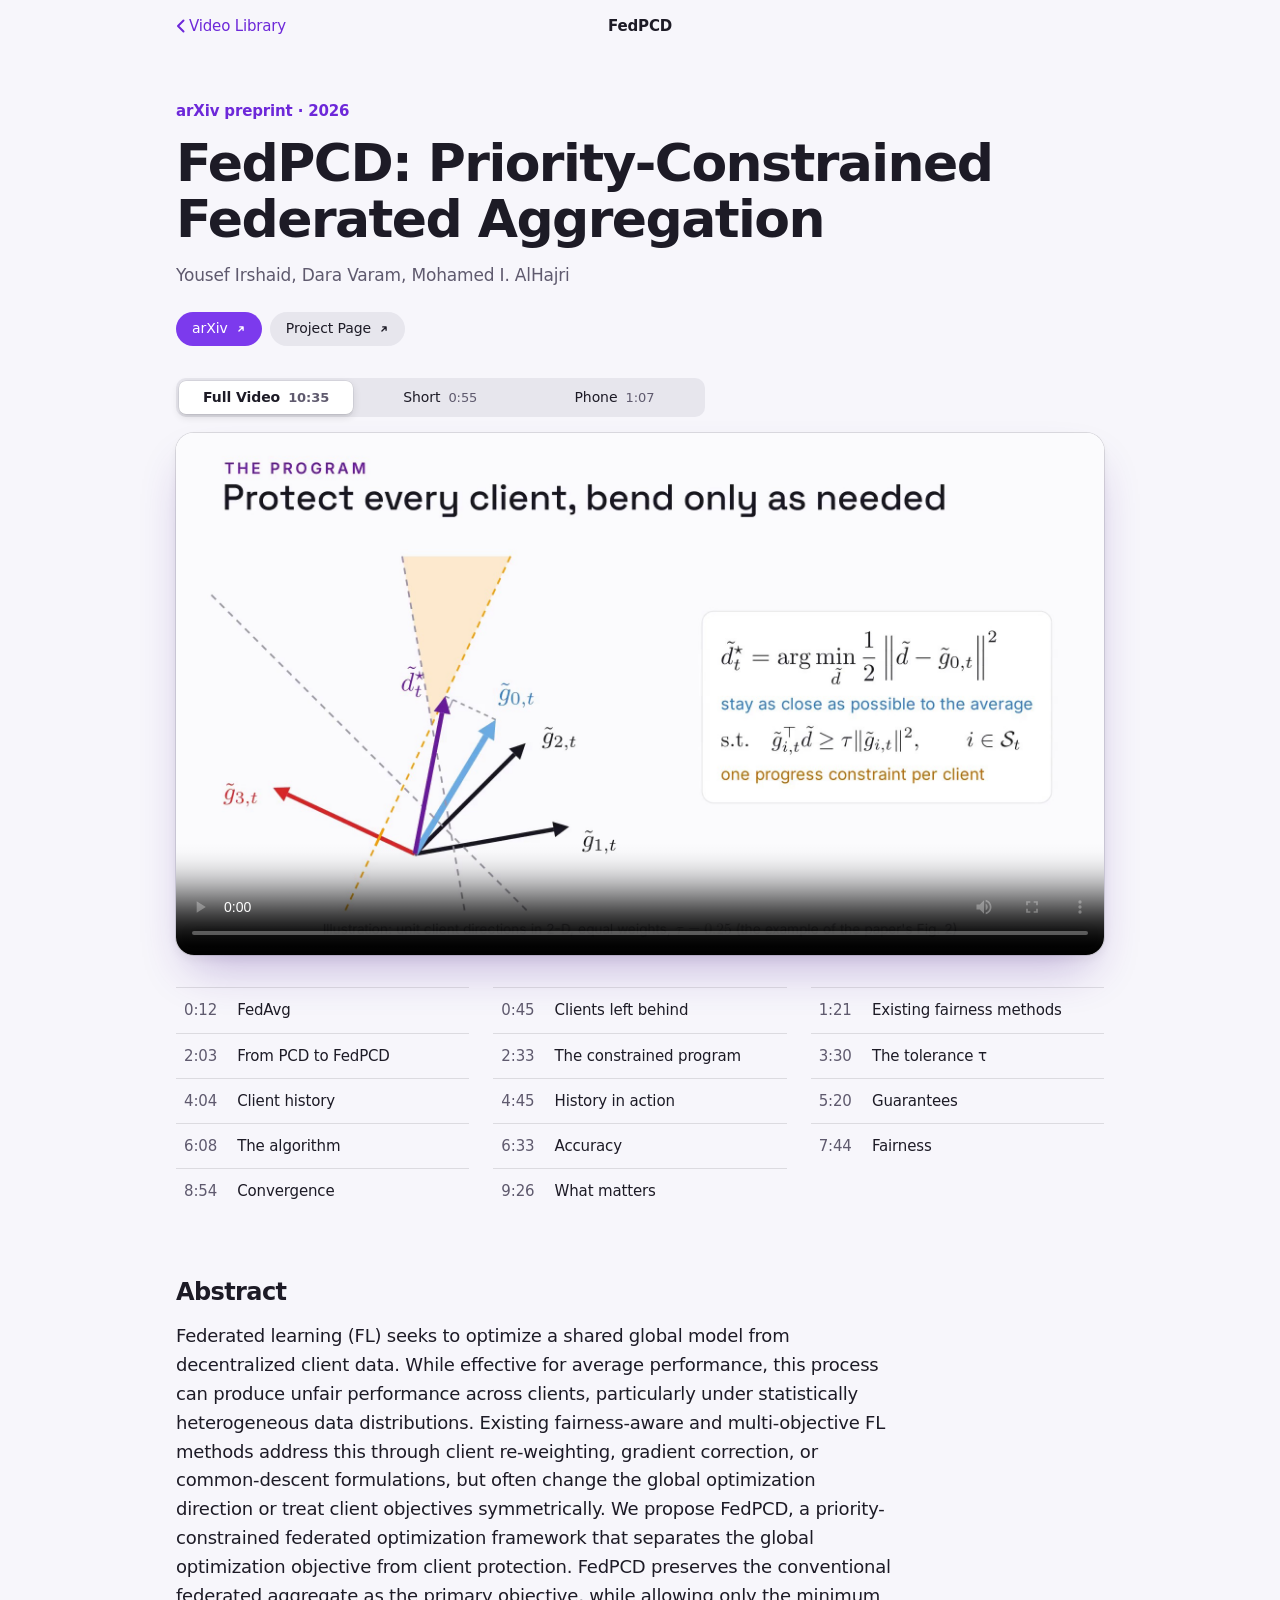
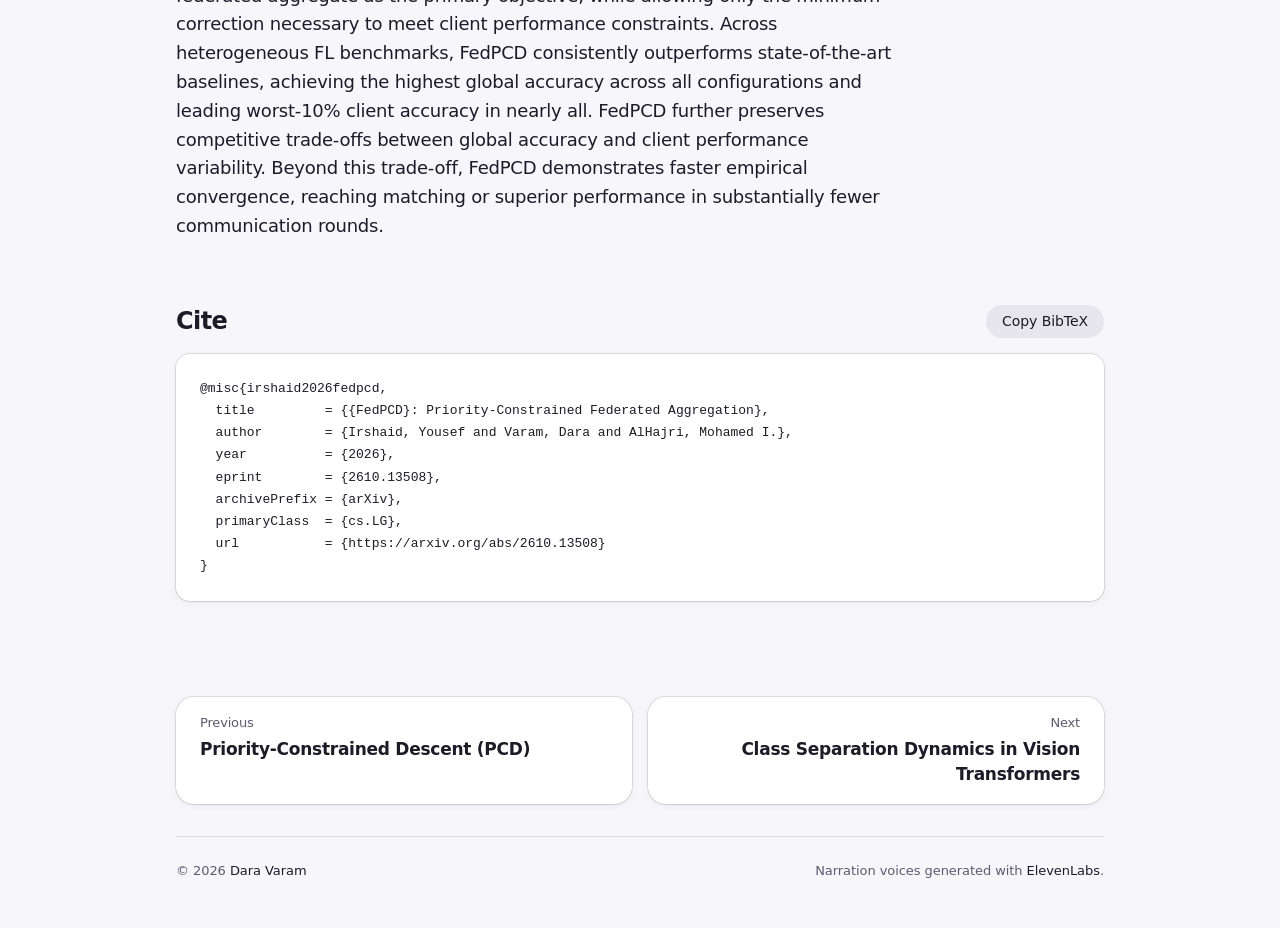
==== commit 5dcc717d: "Apple-style redesign: system fonts, soft depth, a translucent bar Following the apple-design skill. " ====
--- a/fedpcd/index.html
+++ b/fedpcd/index.html
@@ -12,18 +12,20 @@
 <meta property="og:url" content="https://daravaram.github.io/video-library/fedpcd/" />
 <meta property="og:image" content="https://daravaram.github.io/video-library/videos/fedpcd/full.jpg" />
 <meta name="twitter:card" content="summary_large_image" />
-<meta name="theme-color" content="#F3F0FA" media="(prefers-color-scheme: light)" />
-<meta name="theme-color" content="#140D24" media="(prefers-color-scheme: dark)" />
-<link rel="preconnect" href="https://fonts.googleapis.com" />
-<link rel="preconnect" href="https://fonts.gstatic.com" crossorigin />
-<link rel="stylesheet" href="https://fonts.googleapis.com/css2?family=Darker+Grotesque:wght@400;500;600;700;800;900&family=JetBrains+Mono:wght@400;500;700&display=swap" />
-<link rel="icon" href="data:image/svg+xml,%3Csvg xmlns='http://www.w3.org/2000/svg' viewBox='0 0 32 32'%3E%3Crect width='32' height='32' fill='%231A1033'/%3E%3Crect x='3' y='3' width='26' height='26' fill='%237C3AED'/%3E%3Cpath d='M12 9v14l11-7z' fill='%2322D3EE'/%3E%3C/svg%3E" />
-<link rel="stylesheet" href="../assets/style.css?v=0896edd5" />
+<meta name="theme-color" content="#F7F6FB" media="(prefers-color-scheme: light)" />
+<meta name="theme-color" content="#0C0B12" media="(prefers-color-scheme: dark)" />
+<link rel="icon" href="data:image/svg+xml,%3Csvg xmlns='http://www.w3.org/2000/svg' viewBox='0 0 32 32'%3E%3Cdefs%3E%3ClinearGradient id='g' x1='0' y1='0' x2='1' y2='1'%3E%3Cstop offset='0' stop-color='%237C3AED'/%3E%3Cstop offset='1' stop-color='%2306B6D4'/%3E%3C/linearGradient%3E%3C/defs%3E%3Crect width='32' height='32' rx='8' fill='url(%23g)'/%3E%3Cpath d='M12.5 9.5v13l10-6.5z' fill='%23FFFFFF'/%3E%3C/svg%3E" />
+<link rel="stylesheet" href="../assets/style.css?v=7b235a89" />
 </head>
 <body class="paper">
 <a class="skip" href="#main">Skip to Content</a>
+<div class="bar">
+  <div class="wrap narrow bar-inner">
+    <nav class="crumbs" aria-label="Breadcrumb"><a href="../"><svg class="chevron" viewBox="0 0 9 14" aria-hidden="true"><path d="M7.5 1.5 2 7l5.5 5.5"/></svg>Video Library</a></nav>
+    <span class="bar-title" aria-hidden="true">FedPCD</span>
+  </div>
+</div>
 <div class="wrap narrow">
-  <nav class="crumbs"><a href="../">&larr; Video Library</a></nav>
   <header class="paper-head">
     <p class="meta">arXiv preprint · 2026</p>
     <h1>FedPCD: Priority-Constrained Federated Aggregation</h1>
@@ -81,6 +83,6 @@
 <div class="visitor-widget" aria-hidden="true">
 <script type="text/javascript" id="mapmyvisitors" src="https://visitormap.visitormap.workers.dev/map.js?d=vQcILETVswZfTonNsgaogfZ0&cl=171221&co=0e0b13&ct=a79bbd&w=a"></script>
 </div>
-<script src="../assets/library.js?v=1ab29950"></script>
+<script src="../assets/library.js?v=c49a8945"></script>
 </body>
 </html>
--- a/assets/style.css
+++ b/assets/style.css
@@ -1,165 +1,223 @@
-/* Video Library. Brutalism: raw surfaces, heavy rules, square corners, hard offset shadows.
-   Fonts: Darker Grotesque (display and body), JetBrains Mono (labels and timecodes).
-   Colour: violet, cyan and light blue. Violet fills carry white text (--on-primary); cyan and light-blue fills
-   carry dark ink (--on-fill) in both themes. Violet text is --primary-ink. */
+/* Video Library. Apple-style: the system font, size-specific tracking, soft depth, translucent chrome.
+   Colour: violet, indigo, cyan and light blue, kept for accents. Spacing and type are in rem, so they scale
+   with the reader's text size. Motion lives in the no-preference block at the end. */
 
 :root {
   /* colour */
-  --primary: #7C3AED;
-  --primary-ink: #6D28D9;
-  --on-primary: #FFFFFF;
-  --secondary: #22D3EE;
-  --tertiary: #BAE6FD;
-  --success: #16A34A;
-  --warning: #D97706;
-  --danger: #DC2626;
-  --paper: #F3F0FA;
+  --bg: #F7F6FB;
   --surface: #FFFFFF;
-  --sunk: #DCE8F7;
-  --ink: #1A1033;
-  --slate: #544A6B;
-  --on-fill: #1A1033;
-  --shade: #7C3AED;            /* the hard offset shadow */
-  --frame: #FCFBFD;            /* behind the videos: their own background */
+  --ink: #1D1B26;
+  --ink-2: #5F5A6E;
+  --hairline: rgba(29, 27, 38, .12);
+  --fill: rgba(118, 112, 140, .12);
+  --fill-strong: rgba(118, 112, 140, .2);
+  --accent: #6D28D9;            /* text and links */
+  --accent-fill: #7C3AED;       /* filled buttons, under white */
+  --accent-fill-hover: #6D28D9;
+  --on-accent: #FFFFFF;
+  --accent-tint: rgba(124, 58, 237, .10);
+  --focus: #7C3AED;
+  --success: #166534;
+  --success-tint: rgba(22, 163, 74, .14);
+  --gradient: linear-gradient(100deg, #7C3AED 0%, #4F46E5 45%, #0891B2 100%);
+  --glow-1: rgba(124, 58, 237, .16);
+  --glow-2: rgba(8, 145, 178, .12);
+  --glow-3: rgba(186, 230, 253, .55);
+  --material: rgba(247, 246, 251, .72);
+  --frame: #FCFBFD;             /* behind the videos: their own background */
+  --shadow-sm: 0 1px 2px rgba(29, 27, 38, .05), 0 2px 8px rgba(29, 27, 38, .05);
+  --shadow-md: 0 2px 6px rgba(29, 27, 38, .05), 0 14px 32px -10px rgba(76, 29, 149, .22);
+  --shadow-lg: 0 4px 10px rgba(29, 27, 38, .06), 0 24px 48px -14px rgba(76, 29, 149, .32);
 
   /* type */
-  --display: "Darker Grotesque", ui-sans-serif, system-ui, sans-serif;
-  --body: "Darker Grotesque", ui-sans-serif, system-ui, sans-serif;
-  --mono: "JetBrains Mono", ui-monospace, "SF Mono", Menlo, monospace;
-
-  /* space: 4/8/12/16/24/32, larger steps are multiples of 32 */
-  --s1: 4px;
-  --s2: 8px;
-  --s3: 12px;
-  --s4: 16px;
-  --s5: 24px;
-  --s6: 32px;
-
-  /* structure */
-  --rule: 3px;
-  --line: var(--rule) solid var(--ink);
-  --drop: 6px;
-  --shadow: var(--drop) var(--drop) 0 var(--shade);
-  --shadow-up: calc(var(--drop) + 4px) calc(var(--drop) + 4px) 0 var(--shade);
+  --sans: system-ui, -apple-system, BlinkMacSystemFont, "SF Pro Text", "Segoe UI", Roboto, "Helvetica Neue", sans-serif;
+  --mono: ui-monospace, "SF Mono", SFMono-Regular, Menlo, Consolas, monospace;
+
+  /* space */
+  --s1: .25rem;
+  --s2: .5rem;
+  --s3: .75rem;
+  --s4: 1rem;
+  --s5: 1.5rem;
+  --s6: 2rem;
+  --s7: 3rem;
+  --s8: 4rem;
+  --s9: 6rem;
+
+  /* shape */
+  --r-sm: .625rem;
+  --r-md: .875rem;
+  --r-lg: 1.125rem;
+  --bar: 3.25rem;
+
+  /* motion: a critically damped feel, no overshoot */
+  --ease: cubic-bezier(.25, .8, .25, 1);
   color-scheme: light;
 }
 
 @media (prefers-color-scheme: dark) {
   :root {
-    --primary-ink: #C4B5FD;
-    --paper: #140D24;
-    --surface: #1E1533;
-    --sunk: #0C0718;
-    --ink: #EDE9FE;
-    --slate: #B9AED6;
-    --shade: #22D3EE;
+    --bg: #0C0B12;
+    --surface: #17151F;
+    --ink: #F4F2FA;
+    --ink-2: #ABA5BC;
+    --hairline: rgba(244, 242, 250, .12);
+    --fill: rgba(150, 140, 180, .18);
+    --fill-strong: rgba(150, 140, 180, .28);
+    --accent: #C4B5FD;
+    --accent-tint: rgba(124, 58, 237, .22);
+    --focus: #A78BFA;
+    --success: #4ADE80;
+    --success-tint: rgba(22, 163, 74, .2);
+    --gradient: linear-gradient(100deg, #A78BFA 0%, #818CF8 45%, #67E8F9 100%);
+    --glow-1: rgba(124, 58, 237, .28);
+    --glow-2: rgba(8, 145, 178, .2);
+    --glow-3: rgba(56, 189, 248, .12);
+    --material: rgba(12, 11, 18, .7);
+    --shadow-sm: 0 1px 2px rgba(0, 0, 0, .4), 0 2px 8px rgba(0, 0, 0, .3);
+    --shadow-md: 0 2px 6px rgba(0, 0, 0, .4), 0 14px 32px -10px rgba(0, 0, 0, .7);
+    --shadow-lg: 0 4px 10px rgba(0, 0, 0, .4), 0 24px 48px -14px rgba(0, 0, 0, .8);
     color-scheme: dark;
   }
 }
 
 *, *::before, *::after { box-sizing: border-box; }
-html { -webkit-text-size-adjust: 100%; -webkit-tap-highlight-color: rgba(124, 58, 237, .25); touch-action: manipulation; }
+html {
+  -webkit-text-size-adjust: 100%;
+  -webkit-tap-highlight-color: transparent;     /* the :active states below are the tap feedback */
+  touch-action: manipulation;
+  scroll-padding-top: calc(var(--bar) + var(--s4));   /* anchors and focus clear the sticky bar */
+}
 body {
   margin: 0;
-  background: var(--paper);
+  overflow-x: clip;
+  background: var(--bg);
   color: var(--ink);
-  font: 500 19px/1.45 var(--body);
+  font: 400 1.0625rem/1.5 var(--sans);
+  letter-spacing: -.01em;
+  -webkit-font-smoothing: antialiased;
+  -moz-osx-font-smoothing: grayscale;
 }
 a { color: inherit; }
 img, video { max-width: 100%; }
-:focus-visible { outline: var(--rule) solid var(--ink); outline-offset: 3px; }
-::selection { background: var(--secondary); color: var(--on-fill); }
+:focus-visible { outline: 3px solid var(--focus); outline-offset: 2px; }
+::selection { background: var(--accent-tint); }
 h1, h2, .pager span { text-wrap: balance; overflow-wrap: break-word; }
+
+.wrap { max-width: 74rem; margin: 0 auto; padding: 0 var(--s6); }
+.wrap.narrow { max-width: 62rem; }
+@media (max-width: 640px) { .wrap { padding: 0 var(--s4); } }
 
 /* the skip link: off screen until a keyboard reaches it */
 .skip {
-  position: absolute; left: var(--s4); top: var(--s4); z-index: 10;
-  padding: var(--s2) var(--s3);
-  border: var(--line);
-  background: var(--secondary); color: var(--on-fill);
-  font: 700 16px/1.2 var(--body);
+  position: fixed; left: var(--s4); top: var(--s2); z-index: 30;
+  padding: var(--s2) var(--s4);
+  border-radius: 999px;
+  background: var(--accent-fill); color: var(--on-accent);
+  font-size: .9375rem; font-weight: 600;
   text-decoration: none;
-  transform: translateY(calc(-100% - var(--s6)));
+  transform: translateY(-200%);
 }
 .skip:focus-visible { transform: none; }
 .visually-hidden { position: absolute; width: 1px; height: 1px; margin: -1px; overflow: hidden; clip-path: inset(50%); white-space: nowrap; }
 
-.wrap { max-width: 1184px; margin: 0 auto; padding: 0 var(--s6); }
-.wrap.narrow { max-width: 992px; }
-@media (max-width: 640px) { .wrap { padding: 0 var(--s4); } }
-
-/* small mono labels: the owner, venues, section names */
-.eyebrow, .meta, .label, .stats, .crumbs, .pager small {
-  font-family: var(--mono);
-  font-size: 12px;
-  font-weight: 700;
-  line-height: 1.3;
-  letter-spacing: .08em;
-  text-transform: uppercase;
-}
-
-/* the shared button look: links, chips, toggles, copy */
-.cuts a, .links a, .seg button, .copy {
-  display: inline-flex; align-items: baseline; gap: var(--s2);
-  padding: var(--s2) var(--s3);
-  border: var(--line);
-  border-radius: 0;
-  background: var(--surface);
+/* ---------------------------------------------------------------- the bar */
+
+/* translucent, with content scrolling under it; the material and its edge appear only once something does */
+.bar { position: sticky; top: 0; z-index: 20; height: var(--bar); }
+.bar::before, .bar::after { content: ""; position: absolute; left: 0; right: 0; pointer-events: none; opacity: 0; }
+.bar::before { inset: 0; background: var(--material); -webkit-backdrop-filter: blur(20px) saturate(180%); backdrop-filter: blur(20px) saturate(180%); }
+.bar::after { bottom: 0; height: 1px; background: var(--hairline); }
+.bar.scrolled::before, .bar.scrolled::after { opacity: 1; }
+.bar-inner {
+  position: relative;
+  display: grid; grid-template-columns: minmax(0, 1fr) minmax(0, 2fr) minmax(0, 1fr); align-items: center;
+  height: 100%;
+}
+.bar-title {
+  grid-column: 2;
+  overflow: hidden;
+  font-size: .9375rem; font-weight: 600; letter-spacing: -.01em;
+  text-align: center; text-overflow: ellipsis; white-space: nowrap;
+  opacity: 0;
+}
+.bar.titled .bar-title { opacity: 1; }
+.crumbs { grid-column: 1; min-width: 0; }
+.crumbs a {
+  display: inline-flex; align-items: center; gap: var(--s1);
+  margin-left: calc(var(--s2) * -1); padding: var(--s1) var(--s2);
+  border-radius: var(--r-sm);
+  color: var(--accent);
+  font-size: .9375rem; font-weight: 500;
+  text-decoration: none;
+  white-space: nowrap;
+}
+.crumbs a:hover { background: var(--accent-tint); }
+.chevron { width: .5625rem; height: .875rem; fill: none; stroke: currentColor; stroke-width: 2; stroke-linecap: round; stroke-linejoin: round; }
+
+/* ---------------------------------------------------------------- the shared controls */
+
+/* capsules: the cut chips, the paper's links, Copy BibTeX */
+.cuts a, .links a, .copy {
+  display: inline-flex; align-items: center; gap: var(--s2);
+  padding: var(--s2) var(--s4);
+  border: 0; border-radius: 999px;
+  background: var(--fill);
   color: var(--ink);
-  font: 700 16px/1.2 var(--body);
+  font: 500 .875rem/1.25 var(--sans);
+  letter-spacing: -.005em;
   text-decoration: none;
   cursor: pointer;
-  transition: transform .08s;
-}
-.cuts a:hover, .links a:hover, .copy:hover {
-  background: var(--primary); color: var(--on-primary);
-  box-shadow: 3px 3px 0 var(--shade); transform: translate(-3px, -3px);
-}
-.cuts a:active, .links a:active, .seg button:active, .copy:active { box-shadow: none; transform: none; }
+}
+.cuts a:hover, .links a:hover, .copy:hover { background: var(--fill-strong); }
+.cuts a span { color: var(--ink-2); font-variant-numeric: tabular-nums; }
+/* the paper itself is the primary action */
+.links li:first-child a { background: var(--accent-fill); color: var(--on-accent); }
+.links li:first-child a:hover { background: var(--accent-fill-hover); }
 
 /* ---------------------------------------------------------------- index */
 
-.masthead { padding: calc(var(--s6) * 3) 0 var(--s6); border-bottom: calc(var(--rule) * 3) solid var(--ink); }
-.eyebrow { margin: 0 0 var(--s5); color: var(--ink); }
-.eyebrow a {
-  display: inline-block; padding: var(--s1) var(--s2);
-  background: var(--ink); color: var(--paper);
-  text-decoration: none;
-}
-.eyebrow a:hover { background: var(--primary); color: var(--on-primary); }
-h1 {
-  margin: 0;
-  font: 900 clamp(64px, 14vw, 176px)/.78 var(--display);
-  letter-spacing: -.03em;
-  text-transform: uppercase;
-}
-.intro { max-width: 46ch; margin: var(--s6) 0 0; font-size: clamp(22px, 2.6vw, 28px); font-weight: 600; line-height: 1.2; }
-.stats { display: inline-block; margin: var(--s6) 0 0; padding: var(--s2) var(--s3); background: var(--secondary); color: var(--on-fill); }
-
-.grid { display: grid; grid-template-columns: 1fr; gap: calc(var(--s6) * 2) var(--s6); padding: calc(var(--s6) * 2) 0 calc(var(--s6) * 3); }
+.masthead { position: relative; isolation: isolate; padding: var(--s8) 0 var(--s9); text-align: center; }
+/* a still, soft glow behind the title */
+.masthead::before {
+  content: ""; position: absolute; z-index: -1;
+  inset: -40% 0 -10%;                         /* within the page's width: nothing to scroll sideways to */
+  background:
+    radial-gradient(34% 46% at 34% 46%, var(--glow-1), transparent 100%),
+    radial-gradient(32% 42% at 66% 40%, var(--glow-2), transparent 100%),
+    radial-gradient(40% 40% at 50% 70%, var(--glow-3), transparent 100%);
+  pointer-events: none;
+}
+.eyebrow { margin: 0 0 var(--s4); font-size: 1.0625rem; font-weight: 600; letter-spacing: -.01em; }
+.eyebrow a { color: var(--accent); text-decoration: none; }
+.eyebrow a:hover { text-decoration: underline; text-underline-offset: 3px; }
+.masthead h1 {
+  margin: 0; padding-bottom: .08em;           /* room for the descender under the clipped gradient */
+  font-size: clamp(3.25rem, 10vw, 7rem); font-weight: 700; line-height: 1; letter-spacing: -.045em;
+  background: var(--gradient);
+  -webkit-background-clip: text; background-clip: text;
+  color: transparent;
+}
+@media (forced-colors: active) { .masthead h1 { background: none; color: CanvasText; } }
+.intro { max-width: 34em; margin: var(--s5) auto 0; color: var(--ink-2); font-size: clamp(1.1875rem, 2vw, 1.375rem); line-height: 1.4; letter-spacing: -.015em; }
+.stats { margin: var(--s5) 0 0; color: var(--ink-2); font-size: .9375rem; font-variant-numeric: tabular-nums; }
+
+.grid { display: grid; grid-template-columns: 1fr; gap: var(--s8) var(--s7); padding: 0 0 var(--s9); }
 @media (min-width: 780px) { .grid { grid-template-columns: 1fr 1fr; } }
 @media (max-width: 640px) {
-  .masthead { padding: calc(var(--s6) * 2) 0 var(--s5); }
-  .grid { gap: calc(var(--s6) + var(--s4)); padding: var(--s6) 0 calc(var(--s6) * 2); }
-}
-
-.card {
-  display: flex; flex-direction: column;
-  border: var(--line);
-  background: var(--surface);
-  box-shadow: var(--shadow);
-  transition: transform .08s;
-}
-.card:hover { transform: translate(-4px, -4px); box-shadow: var(--shadow-up); }
-.card > :not(.thumb) { margin-left: var(--s5); margin-right: var(--s5); }
-
+  .masthead { padding: var(--s7) 0 var(--s8); }
+  .grid { gap: var(--s7); padding-bottom: var(--s8); }
+}
+
+.card { display: flex; flex-direction: column; }
 .thumb {
   position: relative;
   display: block;
   aspect-ratio: 16 / 9;
   overflow: hidden;
-  border-bottom: var(--line);
+  border-radius: var(--r-lg);
   background: var(--frame);
+  box-shadow: 0 0 0 1px var(--hairline), var(--shadow-md);
 }
 .thumb img, .thumb video {
   position: absolute; inset: 0;
@@ -167,80 +225,92 @@
   object-fit: cover;
   display: block;
 }
-.thumb video { opacity: 0; transition: opacity .2s; }
+.thumb video { opacity: 0; transition: opacity .3s var(--ease); }
 .thumb.playing video { opacity: 1; }
+/* a small glass capsule over the artwork */
 .runtime {
-  position: absolute; left: 0; bottom: 0;
+  position: absolute; right: var(--s3); bottom: var(--s3);
   padding: var(--s1) var(--s2);
-  background: #1A1033;
+  border-radius: 999px;
+  background: rgba(20, 18, 28, .72);
+  -webkit-backdrop-filter: blur(12px) saturate(160%); backdrop-filter: blur(12px) saturate(160%);
   color: #FFFFFF;
-  font: 700 12px/1.3 var(--mono);
-  transition: opacity .2s;
+  font-size: .75rem; font-weight: 600; letter-spacing: 0;
+  font-variant-numeric: tabular-nums;
+  transition: opacity .3s var(--ease);
 }
 .thumb.playing .runtime { opacity: 0; }
 
-.card .meta { align-self: flex-start; margin-top: var(--s5); padding: var(--s1) var(--s2); background: var(--secondary); color: var(--on-fill); }
-.card h2 { margin-top: var(--s3); margin-bottom: 0; font: 800 28px/1 var(--display); letter-spacing: -.01em; }
+.card .meta { margin: var(--s5) 0 0; color: var(--accent); font-size: .875rem; font-weight: 600; letter-spacing: -.005em; }
+.card h2 { margin: var(--s2) 0 0; font-size: 1.375rem; font-weight: 600; line-height: 1.2; letter-spacing: -.02em; }
 .card h2 a { text-decoration: none; }
-.card h2 a:hover { text-decoration: underline; text-decoration-thickness: var(--rule); text-underline-offset: 4px; }
-.authors { margin: var(--s3) 0 0; color: var(--slate); font-size: 18px; }
-
-.cuts { display: flex; flex-wrap: wrap; gap: var(--s2); margin-top: auto; padding: var(--s5) 0; list-style: none; }
-.cuts a span { font: 500 12px/1 var(--mono); }
+.card h2 a:hover { color: var(--accent); }
+.authors { margin: var(--s2) 0 0; color: var(--ink-2); font-size: .9375rem; }
+.cuts { display: flex; flex-wrap: wrap; gap: var(--s2); margin-top: auto; padding: var(--s5) 0 0; list-style: none; }
 
 /* ---------------------------------------------------------------- paper page */
 
-.crumbs { padding: var(--s6) 0 0; }
-.crumbs a {
-  display: inline-block; padding: var(--s1) var(--s2);
-  border: var(--line);
-  text-decoration: none;
-}
-.crumbs a:hover { background: var(--ink); color: var(--paper); }
-
-.paper-head { padding: calc(var(--s6) * 2) 0 var(--s6); }
-.paper-head .meta { display: inline-block; margin: 0; padding: var(--s1) var(--s2); background: var(--secondary); color: var(--on-fill); }
-.paper-head h1 { margin-top: var(--s4); font-size: clamp(38px, 6vw, 64px); line-height: .92; letter-spacing: -.02em; text-transform: none; }
-.paper-head .authors { margin-top: var(--s4); font-size: 21px; }
-@media (max-width: 640px) { .paper-head { padding: var(--s6) 0 var(--s5); } }
+.paper-head { padding: var(--s7) 0 var(--s6); }
+.paper-head .meta { margin: 0; color: var(--accent); font-size: .9375rem; font-weight: 600; letter-spacing: -.01em; }
+.paper-head h1 { margin: var(--s3) 0 0; font-size: clamp(2rem, 4.6vw, 3.25rem); font-weight: 700; line-height: 1.08; letter-spacing: -.03em; }
+.paper-head .authors { margin-top: var(--s4); font-size: 1.0625rem; }
+@media (max-width: 640px) { .paper-head { padding: var(--s5) 0 var(--s5); } }
 
 .links { display: flex; flex-wrap: wrap; gap: var(--s2); margin: var(--s5) 0 0; padding: 0; list-style: none; }
-.links a { align-items: center; }
-.ext { width: 11px; height: 11px; fill: none; stroke: currentColor; stroke-width: 2; stroke-linecap: square; }
-
+.ext { width: .625rem; height: .625rem; fill: none; stroke: currentColor; stroke-width: 1.6; stroke-linecap: round; stroke-linejoin: round; }
+
+/* the segmented control: equal segments over a sliding thumb (the thumb is added by library.js) */
 .seg {
-  display: inline-flex; gap: 0;
+  position: relative;
+  display: inline-grid; grid-auto-flow: column; grid-auto-columns: 1fr;
   max-width: 100%;
-  margin: 0 0 var(--s4);
-  overflow-x: auto;
-  scrollbar-width: none;
-}
-.seg::-webkit-scrollbar { display: none; }
-.seg button { padding: var(--s3) var(--s4); white-space: nowrap; }
-.seg button + button { border-left: 0; }
-.seg button span { font: 500 12px/1 var(--mono); }
-.seg button:hover { background: var(--tertiary); color: var(--on-fill); }
-.seg button:focus-visible { outline-offset: -6px; }     /* .seg scrolls, so a ring outside would be clipped */
-.seg button[aria-pressed="true"]:focus-visible { outline-color: var(--paper); }
-.seg button[aria-pressed="true"] { background: var(--ink); color: var(--paper); }
+  margin: 0 0 var(--s4); padding: 3px;
+  border-radius: var(--r-sm);
+  background: var(--fill);
+}
+.seg-thumb {
+  position: absolute; top: 3px; bottom: 3px; left: 3px;
+  width: calc((100% - 6px) / var(--n, 3));
+  border-radius: calc(var(--r-sm) - 3px);
+  background: var(--surface);
+  box-shadow: 0 0 0 .5px var(--hairline), 0 3px 8px rgba(0, 0, 0, .12), 0 3px 1px rgba(0, 0, 0, .04);
+  transform: translateX(calc(var(--i, 0) * 100%));
+  pointer-events: none;
+}
+.seg button {
+  position: relative;
+  display: inline-flex; align-items: baseline; justify-content: center; gap: var(--s2);
+  padding: var(--s2) var(--s5);
+  border: 0; border-radius: calc(var(--r-sm) - 3px);
+  background: none;
+  color: var(--ink);
+  font: 500 .875rem/1.25 var(--sans);
+  letter-spacing: -.005em;
+  white-space: nowrap;
+  cursor: pointer;
+}
+.seg button span { color: var(--ink-2); font-size: .8125rem; font-variant-numeric: tabular-nums; }
+.seg button[aria-pressed="true"] { font-weight: 600; }
+.seg:not(.has-thumb) button[aria-pressed="true"] { background: var(--surface); box-shadow: var(--shadow-sm); }
+.seg button:not([aria-pressed="true"]):hover { color: var(--accent); }
 @media (max-width: 640px) {
-  .seg { display: flex; width: 100%; }
-  .seg button { flex: 1; justify-content: center; gap: var(--s1); padding: var(--s3) var(--s1); font-size: 15px; }
-  .seg button span { font-size: 11px; }
+  .seg { display: grid; width: 100%; }
+  .seg button { gap: var(--s1); padding: var(--s2) var(--s1); font-size: .8125rem; }
+  .seg button span { font-size: .75rem; }
 }
 
 .screen {
   aspect-ratio: 16 / 9;
   overflow: hidden;
-  border: var(--line);
+  border-radius: var(--r-lg);
   background: var(--frame);
-  box-shadow: var(--shadow);
+  box-shadow: 0 0 0 1px var(--hairline), var(--shadow-lg);
 }
 .screen[hidden] { display: none; }
 .screen video { display: block; width: 100%; height: 100%; background: var(--frame); }
-.screen video:focus-visible { outline-offset: -6px; }
+.screen video:focus-visible { outline-offset: -3px; }
 /* the phone cut sits upright in the same frame; on a phone it fills the width */
-.screen.portrait { display: flex; justify-content: center; background: var(--sunk); }
+.screen.portrait { display: flex; justify-content: center; background: var(--fill); }
 .screen.portrait[hidden] { display: none; }
 .screen.portrait video { width: auto; aspect-ratio: 9 / 16; }
 @media (max-width: 640px) {
@@ -249,87 +319,112 @@
 }
 
 .chapters {
-  display: grid; grid-template-columns: repeat(auto-fill, minmax(240px, 1fr)); gap: 0;
+  display: grid; grid-template-columns: repeat(auto-fill, minmax(15rem, 1fr)); gap: 0 var(--s5);
   margin: var(--s6) 0 0; padding: 0;
-  border-top: var(--line); border-left: var(--line);
   list-style: none;
 }
 .chapters[hidden] { display: none; }
-.chapters li { border-right: var(--line); border-bottom: var(--line); }
+.chapters li { border-top: 1px solid var(--hairline); }
 .chapters button {
   display: flex; gap: var(--s3);
-  width: 100%; height: 100%;
-  padding: var(--s2) var(--s3);
-  border: 0;
-  background: var(--surface);
+  width: 100%;
+  margin: var(--s1) 0; padding: var(--s2) var(--s2);
+  border: 0; border-radius: var(--r-sm);
+  background: none;
   color: var(--ink);
-  font: 600 17px/1.2 var(--body);
+  font: 400 .9375rem/1.35 var(--sans);
+  letter-spacing: -.01em;
   text-align: left;
   cursor: pointer;
 }
-.chapters time { min-width: 3.4em; padding-top: 2px; color: var(--slate); font: 500 12px/1.4 var(--mono); }
-.chapters button:hover { background: var(--tertiary); color: var(--on-fill); }
-.chapters button:hover time { color: var(--on-fill); }
-.chapters button.on, .chapters button.on time { background: var(--primary); color: var(--on-primary); }
-.chapters button:focus-visible { outline-offset: -6px; }
-
-.block { margin-top: calc(var(--s6) * 2); }
-.label {
-  margin: 0 0 var(--s4); padding-bottom: var(--s2);
-  border-bottom: var(--line);
-  color: var(--ink);
-}
-.label-row { display: flex; align-items: flex-end; justify-content: space-between; gap: var(--s4); margin-bottom: var(--s4); border-bottom: var(--line); }
-.label-row .label { margin: 0; border-bottom: 0; }
-.label-row .copy { margin-bottom: var(--s2); }
-.abstract { max-width: 68ch; margin: 0; font-size: 21px; line-height: 1.45; }
-.abstract a { color: var(--primary-ink); text-decoration-thickness: 2px; text-underline-offset: 3px; word-break: break-all; }
+.chapters time { min-width: 2.75em; color: var(--ink-2); font-variant-numeric: tabular-nums; }
+.chapters button:hover { background: var(--fill); }
+.chapters button.on { background: var(--accent-tint); color: var(--accent); font-weight: 600; }
+.chapters button.on time { color: var(--accent); }
+
+.block { margin-top: var(--s8); }
+.label { margin: 0 0 var(--s4); font-size: 1.5rem; font-weight: 700; line-height: 1.2; letter-spacing: -.025em; }
+.label-row { display: flex; align-items: center; justify-content: space-between; gap: var(--s4); margin-bottom: var(--s4); }
+.label-row .label { margin: 0; }
+.abstract { max-width: 40em; margin: 0; font-size: 1.125rem; line-height: 1.6; letter-spacing: -.012em; }
+.abstract a { color: var(--accent); text-underline-offset: 3px; word-break: break-all; }
 
 .bib {
   margin: 0; padding: var(--s5);
   overflow-x: auto;
-  border: var(--line);
-  background: var(--sunk);
-  font: 400 13px/1.7 var(--mono);
+  border-radius: var(--r-md);
+  background: var(--surface);
+  box-shadow: 0 0 0 1px var(--hairline), var(--shadow-sm);
+  font: 400 .8125rem/1.7 var(--mono);
+  letter-spacing: 0;
   white-space: pre;
 }
-.copy { font-size: 15px; }
-.copy.done { background: var(--success); color: var(--on-fill); }
-
-.pager { display: grid; grid-template-columns: 1fr 1fr; gap: var(--s5); margin: calc(var(--s6) * 3) 0 var(--s6); }
+.copy.done { background: var(--success-tint); color: var(--success); }
+
+.pager { display: grid; grid-template-columns: 1fr 1fr; gap: var(--s4); margin: var(--s9) 0 var(--s6); }
 .pager:empty { display: none; }
 .pager a {
   display: block; padding: var(--s4) var(--s5);
-  border: var(--line);
+  border-radius: var(--r-lg);
   background: var(--surface);
-  box-shadow: var(--shadow);
+  box-shadow: 0 0 0 1px var(--hairline), var(--shadow-sm);
   text-decoration: none;
-  transition: transform .08s;
-}
-.pager a:hover { background: var(--primary); color: var(--on-primary); transform: translate(-4px, -4px); box-shadow: var(--shadow-up); }
-.pager a:active { transform: none; box-shadow: none; }
+}
+.pager a:hover { box-shadow: 0 0 0 1px var(--hairline), var(--shadow-md); }
 .pager .next { grid-column: 2; text-align: right; }
-.pager small { display: block; margin-bottom: var(--s2); }
-.pager span { font: 800 26px/1 var(--display); }
-@media (max-width: 640px) { .pager { margin-top: calc(var(--s6) * 2); gap: var(--s4); } .pager span { font-size: 20px; } }
+.pager small { display: block; margin-bottom: var(--s1); color: var(--ink-2); font-size: .8125rem; }
+.pager span { font-size: 1.0625rem; font-weight: 600; line-height: 1.3; letter-spacing: -.015em; }
+.pager a:hover span { color: var(--accent); }
+@media (max-width: 640px) { .pager { margin-top: var(--s8); } .pager span { font-size: .9375rem; } }
 
 /* ---------------------------------------------------------------- footer */
 
 footer.site {
   display: flex; flex-wrap: wrap; justify-content: space-between; gap: var(--s2) var(--s5);
-  padding: var(--s5) 0 calc(var(--s6) + var(--s4));
-  border-top: calc(var(--rule) * 3) solid var(--ink);
-  font: 500 12px/1.5 var(--mono);
-  text-transform: uppercase;
-  letter-spacing: .04em;
-}
-footer.site a { text-decoration-thickness: 2px; text-underline-offset: 3px; }
-footer.site a:hover { background: var(--ink); color: var(--paper); text-decoration: none; }
+  padding: var(--s5) 0 var(--s7);
+  border-top: 1px solid var(--hairline);
+  color: var(--ink-2);
+  font-size: .8125rem;
+  letter-spacing: -.005em;
+}
+footer.site a { color: var(--ink); text-decoration: none; }
+footer.site a:hover { color: var(--accent); text-decoration: underline; text-underline-offset: 3px; }
 
 /* the visitor map: rendered (so the visit is logged) but invisible */
 .visitor-widget { position: fixed; right: 0; bottom: 0; width: 1px; height: 1px; overflow: hidden; opacity: 0; pointer-events: none; z-index: -1; }
 
-@media (prefers-reduced-motion: reduce) {
-  *, *::before, *::after { animation: none !important; transition: none !important; }
-  .card:hover, .pager a:hover, .cuts a:hover, .links a:hover, .copy:hover { transform: none; }
-}
+/* ---------------------------------------------------------------- motion */
+
+/* colour and material changes ease everywhere; movement only for readers who haven't asked for less */
+.cuts a, .links a, .copy, .crumbs a, .chapters button, .seg button, .card h2 a, .pager span { transition: background-color .2s var(--ease), color .2s var(--ease); }
+.bar::before, .bar::after, .bar-title { transition: opacity .3s var(--ease); }
+.pager a { transition: box-shadow .3s var(--ease); }
+
+@media (prefers-reduced-motion: no-preference) {
+  .bar-title { transform: translateY(4px); transition: opacity .3s var(--ease), transform .3s var(--ease); }
+  .bar.titled .bar-title { transform: none; }
+  .seg.ready .seg-thumb { transition: transform .35s var(--ease); }   /* not on load, only on a change */
+  .thumb { transition: transform .4s var(--ease), box-shadow .4s var(--ease); }
+  .pager a { transition: transform .3s var(--ease), box-shadow .3s var(--ease); }
+  .skip { transition: transform .2s var(--ease); }
+  /* feedback on press, at once */
+  .cuts a:active, .links a:active, .copy:active, .seg button:active, .chapters button:active, .crumbs a:active { transform: scale(.97); transition: transform .1s ease-out; }
+  .card:active .thumb, .pager a:active { transform: scale(.985); transition: transform .1s ease-out; }
+}
+@media (prefers-reduced-motion: no-preference) and (hover: hover) {
+  .card:hover .thumb { transform: translateY(-4px); box-shadow: 0 0 0 1px var(--hairline), var(--shadow-lg); }
+  .pager a:hover { transform: translateY(-2px); }
+}
+
+/* ---------------------------------------------------------------- accessibility preferences */
+
+@media (prefers-reduced-transparency: reduce) {
+  .bar::before { background: var(--bg); -webkit-backdrop-filter: none; backdrop-filter: none; }
+  .runtime { background: #14121C; -webkit-backdrop-filter: none; backdrop-filter: none; }
+}
+@media (prefers-contrast: more) {
+  :root { --hairline: var(--ink-2); --fill: transparent; --fill-strong: var(--accent-tint); --material: var(--bg); }
+  .cuts a, .links a, .copy, .seg { box-shadow: inset 0 0 0 1px var(--ink-2); }
+  .bar::before { -webkit-backdrop-filter: none; backdrop-filter: none; }
+  .masthead::before { display: none; }
+}
